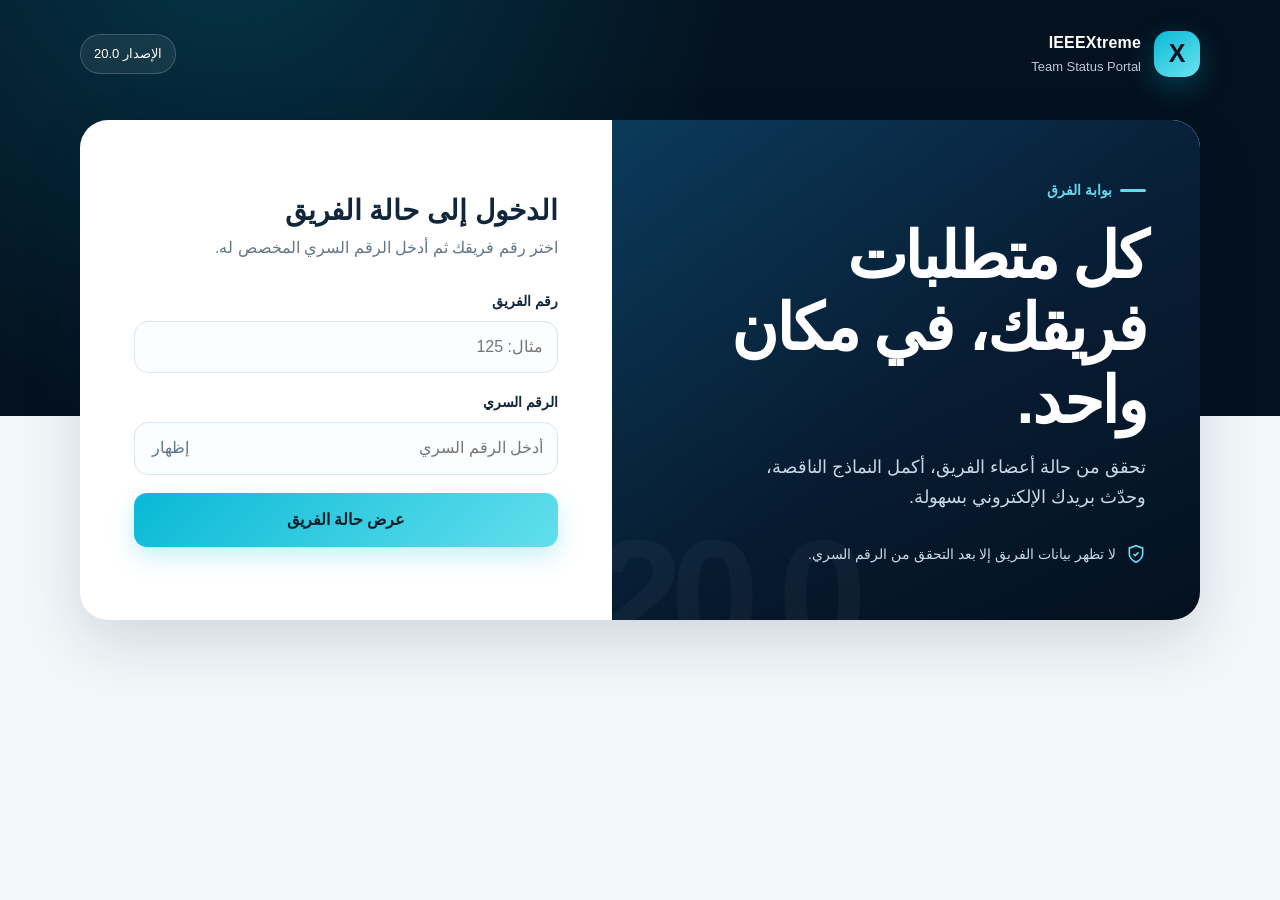
==== index.html @ e42fce30 "Rename Index.html to index.html" ====
<!doctype html>
<html lang="ar" dir="rtl">
<head>
  <meta charset="utf-8">
  <meta name="theme-color" content="#071b32">
  <style>
    :root {
      --navy-950: #04111f;
      --navy-900: #071b32;
      --navy-800: #0b2949;
      --cyan-500: #08b9d6;
      --cyan-300: #62dbea;
      --green-600: #0e9f6e;
      --green-100: #dff8ee;
      --amber-600: #c26b08;
      --amber-100: #fff1d2;
      --red-600: #c33a3a;
      --ink: #11263b;
      --muted: #62758a;
      --line: #dbe5ee;
      --surface: #ffffff;
      --canvas: #f2f7fa;
      --shadow: 0 22px 60px rgba(4, 27, 49, .14);
      --radius-xl: 28px;
      --radius-lg: 20px;
      --radius-md: 14px;
    }

    * { box-sizing: border-box; }
    html { scroll-behavior: smooth; }
    body {
      margin: 0;
      min-height: 100vh;
      background:
        radial-gradient(circle at 18% -10%, rgba(8, 185, 214, .22), transparent 33rem),
        linear-gradient(180deg, var(--navy-950) 0 26rem, var(--canvas) 26rem 100%);
      color: var(--ink);
      font-family: Tahoma, Arial, "Segoe UI", sans-serif;
      font-size: 16px;
      line-height: 1.65;
    }

    button, input, select { font: inherit; }
    button, a { -webkit-tap-highlight-color: transparent; }
    button:focus-visible, input:focus-visible, select:focus-visible, a:focus-visible {
      outline: 3px solid rgba(8, 185, 214, .38);
      outline-offset: 3px;
    }

    .page { width: min(1120px, calc(100% - 32px)); margin: 0 auto; padding: 30px 0 64px; }
    .topbar { display: flex; align-items: center; justify-content: space-between; color: #fff; margin-bottom: 42px; }
    .brand { display: flex; align-items: center; gap: 13px; }
    .brand-mark {
      width: 46px; height: 46px; display: grid; place-items: center; border-radius: 15px;
      background: linear-gradient(145deg, var(--cyan-500), #6ce4ef); color: var(--navy-950);
      font-size: 25px; font-weight: 900; box-shadow: 0 10px 30px rgba(8,185,214,.28);
    }
    .brand-title { font-weight: 800; letter-spacing: .01em; }
    .brand-sub { font-size: 13px; color: #b7c9da; }
    .event-chip { border: 1px solid rgba(255,255,255,.18); background: rgba(255,255,255,.07); padding: 8px 13px; border-radius: 99px; font-size: 13px; }

    .login-shell { display: grid; grid-template-columns: 1.05fr .95fr; border-radius: var(--radius-xl); overflow: hidden; box-shadow: var(--shadow); background: var(--surface); }
    .intro-panel {
      min-height: 500px; padding: 54px; color: #fff; display: flex; flex-direction: column; justify-content: space-between;
      background:
        linear-gradient(135deg, rgba(8,185,214,.12), transparent 54%),
        linear-gradient(155deg, var(--navy-800), var(--navy-950));
      position: relative; overflow: hidden;
    }
    .intro-panel::after {
      content: "20.0"; position: absolute; direction: ltr; inset-inline-start: -18px; bottom: -56px;
      font-size: 160px; line-height: 1; font-weight: 900; color: rgba(255,255,255,.035); letter-spacing: -.08em;
    }
    .eyebrow { display: inline-flex; align-items: center; gap: 8px; color: var(--cyan-300); font-size: 14px; font-weight: 800; }
    .eyebrow::before { content: ""; width: 26px; height: 3px; border-radius: 4px; background: currentColor; }
    h1 { margin: 18px 0 16px; font-size: clamp(36px, 5vw, 64px); line-height: 1.13; letter-spacing: -.035em; }
    .lead { margin: 0; color: #c9d8e6; max-width: 38ch; font-size: 18px; }
    .privacy-note { display: flex; align-items: center; gap: 10px; color: #c9d8e6; font-size: 14px; position: relative; z-index: 1; }
    .privacy-note svg { flex: 0 0 20px; color: var(--cyan-300); }

    .login-panel { padding: 54px; display: flex; flex-direction: column; justify-content: center; }
    .login-panel h2 { margin: 0 0 6px; font-size: 28px; line-height: 1.3; }
    .login-panel > p { margin: 0 0 28px; color: var(--muted); }
    .field { display: grid; gap: 8px; margin-bottom: 18px; }
    label { font-size: 14px; font-weight: 800; }
    .input-wrap { position: relative; }
    input, select {
      width: 100%; min-height: 52px; border: 1px solid var(--line); border-radius: var(--radius-md);
      padding: 12px 14px; color: var(--ink); background: #fbfdff; transition: .18s ease;
    }
    input:hover, select:hover { border-color: #b8c8d6; }
    input:focus, select:focus { border-color: var(--cyan-500); background: #fff; box-shadow: 0 0 0 4px rgba(8,185,214,.09); outline: 0; }
    .password-toggle { position: absolute; inset-inline-end: 8px; top: 7px; min-height: 38px; border: 0; border-radius: 10px; background: transparent; color: var(--muted); padding: 0 10px; cursor: pointer; }
    .primary-btn, .secondary-btn, .action-link, .copy-btn, .icon-btn {
      border: 0; border-radius: 13px; cursor: pointer; text-decoration: none; display: inline-flex; align-items: center; justify-content: center; gap: 9px; font-weight: 800; transition: transform .16s ease, box-shadow .16s ease, background .16s ease;
    }
    .primary-btn { min-height: 54px; padding: 13px 18px; color: #03202a; background: linear-gradient(135deg, var(--cyan-500), #62dfec); box-shadow: 0 10px 24px rgba(8,185,214,.22); width: 100%; }
    .primary-btn:hover, .action-link:hover, .secondary-btn:hover { transform: translateY(-1px); }
    .primary-btn:disabled { opacity: .68; cursor: wait; transform: none; }
    .inline-error { display: none; margin-top: 14px; padding: 11px 13px; border-radius: 12px; background: #fff0f0; color: var(--red-600); font-size: 14px; }
    .inline-error.show { display: block; }

    .dashboard { display: none; }
    .dashboard.show { display: block; }
    .login-view.hidden { display: none; }
    .dash-head { color: #fff; display: flex; gap: 20px; align-items: end; justify-content: space-between; margin: 18px 0 30px; }
    .dash-head h1 { font-size: clamp(32px, 4vw, 50px); margin: 8px 0 4px; }
    .dash-head p { margin: 0; color: #bdd0df; }
    .secondary-btn { min-height: 44px; padding: 10px 15px; color: #fff; background: rgba(255,255,255,.1); border: 1px solid rgba(255,255,255,.18); }

    .summary-grid { display: grid; grid-template-columns: 1.25fr .75fr; gap: 20px; margin-bottom: 20px; }
    .card { background: var(--surface); border: 1px solid rgba(214,225,234,.8); border-radius: var(--radius-lg); box-shadow: 0 10px 32px rgba(7,27,50,.07); }
    .payment-card { padding: 26px; display: grid; gap: 20px; }
    .payment-head { display: flex; justify-content: space-between; gap: 16px; align-items: start; }
    .payment-head h2, .members-title h2 { margin: 0 0 4px; font-size: 22px; }
    .payment-head p, .members-title p { margin: 0; color: var(--muted); }
    .status-pill { flex: 0 0 auto; display: inline-flex; align-items: center; gap: 8px; border-radius: 99px; padding: 8px 12px; font-size: 13px; font-weight: 900; }
    .status-pill.done { color: #087653; background: var(--green-100); }
    .status-pill.pending { color: #9b5502; background: var(--amber-100); }
    .status-dot { width: 9px; height: 9px; border-radius: 50%; background: currentColor; box-shadow: 0 0 0 4px currentColor; }
    .status-pill .status-dot { box-shadow: none; }
    .payment-box { background: #f4f8fb; border: 1px dashed #bfcfdd; border-radius: 15px; padding: 17px; display: grid; gap: 12px; }
    .payment-number { direction: ltr; font-size: 25px; font-weight: 900; letter-spacing: .04em; color: var(--navy-800); }
    .payment-meta { color: var(--muted); font-size: 14px; }
    .button-row { display: flex; flex-wrap: wrap; gap: 10px; }
    .action-link { min-height: 45px; padding: 10px 14px; background: var(--navy-800); color: #fff; }
    .action-link.whatsapp { background: #0b9c5a; }
    .copy-btn { min-height: 40px; padding: 8px 12px; background: #e4eef4; color: var(--ink); }

    .progress-card { padding: 26px; display: flex; flex-direction: column; justify-content: space-between; background: linear-gradient(145deg, #0b2949, #071b32); color: #fff; }
    .progress-label { color: #bbcedf; font-size: 14px; }
    .progress-value { font-size: 50px; line-height: 1.1; font-weight: 900; margin: 12px 0 18px; }
    .progress-track { height: 11px; border-radius: 99px; background: rgba(255,255,255,.12); overflow: hidden; }
    .progress-bar { width: 0; height: 100%; background: linear-gradient(90deg, var(--cyan-500), #7ce4ec); border-radius: inherit; transition: width .6s ease; }
    .progress-detail { margin-top: 12px; color: #bbcedf; font-size: 13px; }

    .members-card { padding: 26px; }
    .members-title { display: flex; align-items: end; justify-content: space-between; gap: 20px; margin-bottom: 20px; }
    .members-count { color: var(--navy-800); background: #eaf2f7; padding: 7px 12px; border-radius: 99px; font-weight: 900; font-size: 13px; }
    .members-list { display: grid; gap: 16px; }
    .member { border: 1px solid var(--line); border-radius: 18px; overflow: hidden; background: #fff; }
    .member-head { display: flex; align-items: center; gap: 14px; padding: 20px; border-bottom: 1px solid var(--line); background: #fbfdff; }
    .avatar { width: 48px; height: 48px; border-radius: 15px; display: grid; place-items: center; background: #dff5f8; color: #08798c; font-size: 20px; font-weight: 900; flex: 0 0 48px; }
    .member-name { min-width: 0; flex: 1; }
    .member-name h3 { margin: 0; font-size: 18px; line-height: 1.35; }
    .member-name p { margin: 2px 0 0; color: var(--muted); direction: ltr; text-align: right; font-size: 14px; }
    .member-body { display: grid; grid-template-columns: 1fr 1fr; }
    .info-column { padding: 20px; border-inline-end: 1px solid var(--line); display: grid; gap: 14px; }
    .status-column { padding: 20px; display: grid; gap: 12px; }
    .info-row { display: grid; grid-template-columns: 92px 1fr; gap: 10px; align-items: start; }
    .info-label { color: var(--muted); font-size: 13px; }
    .info-value { overflow-wrap: anywhere; font-weight: 700; }
    .email-line { display: flex; gap: 8px; align-items: center; }
    .email-line .info-value { flex: 1; min-width: 0; }
    .icon-btn { min-width: 38px; min-height: 38px; padding: 6px 10px; background: #eaf2f7; color: var(--navy-800); font-size: 13px; }
    .task { border-radius: 14px; padding: 14px; display: grid; gap: 10px; }
    .task.done { background: var(--green-100); }
    .task.pending { background: var(--amber-100); }
    .task-title { display: flex; align-items: center; justify-content: space-between; gap: 10px; font-weight: 900; }
    .task-state { font-size: 13px; font-weight: 900; white-space: nowrap; }
    .task.done .task-state { color: #087653; }
    .task.pending .task-state { color: #9b5502; }
    .task .action-link { justify-self: start; min-height: 40px; font-size: 14px; }
    .empty { color: #8a9aaa; font-weight: 500; }

    .modal-backdrop { display: none; position: fixed; inset: 0; z-index: 20; background: rgba(2,13,25,.65); backdrop-filter: blur(5px); padding: 18px; place-items: center; }
    .modal-backdrop.show { display: grid; }
    .modal { width: min(460px, 100%); background: #fff; border-radius: 22px; padding: 26px; box-shadow: var(--shadow); }
    .modal h2 { margin: 0 0 4px; }
    .modal p { margin: 0 0 20px; color: var(--muted); }
    .modal-actions { display: flex; gap: 10px; margin-top: 20px; }
    .modal-actions .primary-btn { width: auto; flex: 1; }
    .modal-actions .secondary-btn { color: var(--ink); background: #eaf2f7; border-color: transparent; }
    .toast { position: fixed; z-index: 30; inset-inline-start: 20px; bottom: 20px; max-width: calc(100% - 40px); padding: 12px 16px; border-radius: 13px; color: #fff; background: var(--navy-900); box-shadow: var(--shadow); opacity: 0; transform: translateY(16px); pointer-events: none; transition: .22s ease; }
    .toast.show { opacity: 1; transform: translateY(0); }

    .spinner { width: 18px; height: 18px; border: 2px solid rgba(0,0,0,.2); border-top-color: currentColor; border-radius: 50%; animation: spin .8s linear infinite; }
    @keyframes spin { to { transform: rotate(360deg); } }

    @media (max-width: 820px) {
      body { background: linear-gradient(180deg, var(--navy-950) 0 20rem, var(--canvas) 20rem); }
      .login-shell { grid-template-columns: 1fr; }
      .intro-panel { min-height: 300px; padding: 34px; }
      .intro-panel::after { font-size: 110px; }
      .privacy-note { margin-top: 30px; }
      .login-panel { padding: 34px; }
      .summary-grid { grid-template-columns: 1fr; }
      .progress-card { min-height: 220px; }
      .member-body { grid-template-columns: 1fr; }
      .info-column { border-inline-end: 0; border-bottom: 1px solid var(--line); }
    }
    @media (max-width: 560px) {
      .page { width: min(100% - 20px, 1120px); padding-top: 16px; }
      .topbar { margin-bottom: 24px; }
      .event-chip { display: none; }
      .intro-panel, .login-panel { padding: 26px 22px; }
      h1 { font-size: 38px; }
      .lead { font-size: 16px; }
      .dash-head { align-items: start; flex-direction: column; }
      .dash-head .secondary-btn { align-self: stretch; }
      .payment-card, .progress-card, .members-card { padding: 20px; }
      .payment-head, .members-title { align-items: start; flex-direction: column; }
      .button-row { display: grid; grid-template-columns: 1fr; }
      .button-row > * { width: 100%; }
      .member-head { align-items: start; padding: 16px; }
      .member-body > * { padding: 16px; }
      .info-row { grid-template-columns: 78px 1fr; }
      .email-line { align-items: flex-start; flex-direction: column; }
      .email-line .icon-btn { width: 100%; }
    }
  </style>
</head>
<body>
  <main class="page">
    <header class="topbar">
      <div class="brand">
        <div class="brand-mark" aria-hidden="true">X</div>
        <div>
          <div class="brand-title">IEEEXtreme</div>
          <div class="brand-sub">Team Status Portal</div>
        </div>
      </div>
      <div class="event-chip">الإصدار 20.0</div>
    </header>

    <section class="login-view" id="loginView">
      <div class="login-shell">
        <div class="intro-panel">
          <div>
            <div class="eyebrow">بوابة الفرق</div>
            <h1>كل متطلبات فريقك، في مكان واحد.</h1>
            <p class="lead">تحقق من حالة أعضاء الفريق، أكمل النماذج الناقصة، وحدّث بريدك الإلكتروني بسهولة.</p>
          </div>
          <div class="privacy-note">
            <svg viewBox="0 0 24 24" width="20" height="20" fill="none" stroke="currentColor" stroke-width="2" aria-hidden="true"><path d="M12 22s8-4 8-10V5l-8-3-8 3v7c0 6 8 10 8 10Z"/><path d="m9 12 2 2 4-4"/></svg>
            لا تظهر بيانات الفريق إلا بعد التحقق من الرقم السري.
          </div>
        </div>

        <form class="login-panel" id="loginForm">
          <h2>الدخول إلى حالة الفريق</h2>
          <p>اختر رقم فريقك ثم أدخل الرقم السري المخصص له.</p>

          <div class="field">
            <label for="teamNumber">رقم الفريق</label>
            <input id="teamNumber" name="teamNumber" list="teamNumbers" inputmode="numeric" autocomplete="off" placeholder="مثال: 125" required>
            <datalist id="teamNumbers"></datalist>
          </div>

          <div class="field">
            <label for="password">الرقم السري</label>
            <div class="input-wrap">
              <input id="password" name="password" type="password" autocomplete="current-password" placeholder="أدخل الرقم السري" required>
              <button class="password-toggle" id="passwordToggle" type="button" aria-label="إظهار الرقم السري">إظهار</button>
            </div>
          </div>

          <button class="primary-btn" id="loginButton" type="submit"><span>عرض حالة الفريق</span></button>
          <div class="inline-error" id="loginError" role="alert"></div>
        </form>
      </div>
    </section>

    <section class="dashboard" id="dashboard" aria-live="polite">
      <div class="dash-head">
        <div>
          <div class="eyebrow">لوحة حالة الفريق</div>
          <h1 id="teamTitle">TEAM</h1>
          <p id="refreshText"></p>
        </div>
        <button class="secondary-btn" id="logoutButton" type="button">تسجيل الخروج</button>
      </div>

      <div class="summary-grid">
        <article class="card payment-card" id="paymentCard"></article>
        <article class="card progress-card">
          <div>
            <div class="progress-label">نسبة اكتمال المتطلبات</div>
            <div class="progress-value" id="progressValue">0%</div>
          </div>
          <div>
            <div class="progress-track"><div class="progress-bar" id="progressBar"></div></div>
            <div class="progress-detail" id="progressDetail"></div>
          </div>
        </article>
      </div>

      <article class="card members-card">
        <div class="members-title">
          <div>
            <h2>أعضاء الفريق</h2>
            <p>الحالة والبيانات المسجلة لكل عضو.</p>
          </div>
          <div class="members-count" id="membersCount"></div>
        </div>
        <div class="members-list" id="membersList"></div>
      </article>
    </section>
  </main>

  <div class="modal-backdrop" id="emailModal" role="dialog" aria-modal="true" aria-labelledby="emailModalTitle">
    <form class="modal" id="emailForm">
      <h2 id="emailModalTitle">تعديل البريد الإلكتروني</h2>
      <p id="emailMemberName"></p>
      <div class="field">
        <label for="newEmail">البريد الإلكتروني الجديد</label>
        <input id="newEmail" type="email" inputmode="email" autocomplete="email" required>
      </div>
      <div class="inline-error" id="emailError" role="alert"></div>
      <div class="modal-actions">
        <button class="primary-btn" id="saveEmailButton" type="submit">حفظ التعديل</button>
        <button class="secondary-btn" id="closeModalButton" type="button">إلغاء</button>
      </div>
    </form>
  </div>

  <div class="toast" id="toast" role="status"></div>

  <script>
    const APP_CONFIG = Object.freeze({
      formLinks: {
        consent: 'https://forms.gle/PystiX718dsEv4zN9',
        groupPayment: 'https://forms.gle/b41YFsyyd5CPAW7C7'
      },
      payment: {
        phone: '0592210941',
        whatsapp: '970592210941',
        amount: '43 شيكل / $14'
      },
      scriptUrl: 'https://script.google.com/macros/s/AKfycby2sKOy9RT8n9-hfaAElyViBn7mfoNthgEBThXqmWiqcL10KZ_-hykzcHyUxRxskyKR/exec'
    });
    const state = { team: null, editingRow: null };
    const bridgeState = {
      frame: null,
      origin: null,
      ready: false,
      readyPromise: null,
      resolveReady: null,
      pending: new Map()
    };

    const elements = {
      loginView: document.getElementById('loginView'),
      dashboard: document.getElementById('dashboard'),
      loginForm: document.getElementById('loginForm'),
      teamNumber: document.getElementById('teamNumber'),
      teamNumbers: document.getElementById('teamNumbers'),
      password: document.getElementById('password'),
      passwordToggle: document.getElementById('passwordToggle'),
      loginButton: document.getElementById('loginButton'),
      loginError: document.getElementById('loginError'),
      teamTitle: document.getElementById('teamTitle'),
      refreshText: document.getElementById('refreshText'),
      paymentCard: document.getElementById('paymentCard'),
      progressValue: document.getElementById('progressValue'),
      progressBar: document.getElementById('progressBar'),
      progressDetail: document.getElementById('progressDetail'),
      membersCount: document.getElementById('membersCount'),
      membersList: document.getElementById('membersList'),
      logoutButton: document.getElementById('logoutButton'),
      emailModal: document.getElementById('emailModal'),
      emailForm: document.getElementById('emailForm'),
      emailMemberName: document.getElementById('emailMemberName'),
      newEmail: document.getElementById('newEmail'),
      emailError: document.getElementById('emailError'),
      saveEmailButton: document.getElementById('saveEmailButton'),
      closeModalButton: document.getElementById('closeModalButton'),
      toast: document.getElementById('toast')
    };

    function callServer(functionName, ...args) {
      if (window.google && google.script && google.script.run) return new Promise((resolve, reject) => {
        google.script.run
          .withSuccessHandler(resolve)
          .withFailureHandler(error => reject(new Error(error && error.message ? error.message : 'حدث خطأ غير متوقع.')))
          [functionName](...args);
      });

      return ensureBridgeReady().then(() => new Promise((resolve, reject) => {
        const id = `${Date.now()}-${Math.random().toString(36).slice(2)}`;
        const timeout = setTimeout(() => {
          bridgeState.pending.delete(id);
          reject(new Error('انتهت مهلة الاتصال بالسكريبت. تأكد من الدومين وإصدار النشر.'));
        }, 25000);
        bridgeState.pending.set(id, { resolve, reject, timeout });
        bridgeState.frame.contentWindow.postMessage({
          source: 'ieeextreme-portal',
          id,
          action: functionName,
          args
        }, bridgeState.origin);
      }));
    }

    function ensureBridgeReady() {
      if (bridgeState.ready) return Promise.resolve();
      if (bridgeState.readyPromise) return bridgeState.readyPromise;

      bridgeState.readyPromise = new Promise((resolve, reject) => {
        bridgeState.resolveReady = resolve;
        const frame = document.createElement('iframe');
        frame.hidden = true;
        frame.setAttribute('aria-hidden', 'true');
        frame.src = `${APP_CONFIG.scriptUrl}?bridge=1`;
        frame.addEventListener('error', () => reject(new Error('تعذّر تحميل رابط Apps Script.')));
        bridgeState.frame = frame;
        document.body.appendChild(frame);
        setTimeout(() => {
          if (!bridgeState.ready) reject(new Error('لم يستجب السكربت. تأكد أن ALLOWED_ORIGIN يطابق دومين الموقع تمامًا.'));
        }, 20000);
      });
      return bridgeState.readyPromise;
    }

    window.addEventListener('message', event => {
      if (!bridgeState.frame || event.source !== bridgeState.frame.contentWindow) return;
      if (!/^https:\/\/(script\.google\.com|script\.googleusercontent\.com)$/.test(event.origin)) return;
      const message = event.data;
      if (!message || message.source !== 'ieeextreme-bridge') return;

      if (message.ready) {
        bridgeState.origin = event.origin;
        bridgeState.ready = true;
        if (bridgeState.resolveReady) bridgeState.resolveReady();
        return;
      }

      const pending = bridgeState.pending.get(message.id);
      if (!pending) return;
      clearTimeout(pending.timeout);
      bridgeState.pending.delete(message.id);
      if (message.ok) pending.resolve(message.data);
      else pending.reject(new Error(message.error || 'حدث خطأ غير متوقع.'));
    });

    async function loadTeamNumbers() {
      try {
        const numbers = await callServer('getTeamNumbers');
        elements.teamNumbers.innerHTML = numbers.map(number => `<option value="${escapeHtml(number)}"></option>`).join('');
      } catch (_) {
        // يمكن كتابة رقم الفريق يدويًا حتى لو تعذرت القائمة.
      }
    }

    elements.loginForm.addEventListener('submit', async event => {
      event.preventDefault();
      setError(elements.loginError, '');
      setButtonLoading(elements.loginButton, true, 'جارٍ التحقق...');
      try {
        const team = await callServer('getTeam', elements.teamNumber.value, elements.password.value);
        state.team = team;
        sessionStorage.setItem('ieeextreme-team-number', team.teamNumber);
        renderDashboard(team);
        elements.password.value = '';
      } catch (error) {
        setError(elements.loginError, cleanError(error));
      } finally {
        setButtonLoading(elements.loginButton, false, 'عرض حالة الفريق');
      }
    });

    elements.passwordToggle.addEventListener('click', () => {
      const isPassword = elements.password.type === 'password';
      elements.password.type = isPassword ? 'text' : 'password';
      elements.passwordToggle.textContent = isPassword ? 'إخفاء' : 'إظهار';
      elements.passwordToggle.setAttribute('aria-label', isPassword ? 'إخفاء الرقم السري' : 'إظهار الرقم السري');
    });

    elements.logoutButton.addEventListener('click', logout);
    elements.closeModalButton.addEventListener('click', closeEmailModal);
    elements.emailModal.addEventListener('click', event => {
      if (event.target === elements.emailModal) closeEmailModal();
    });
    document.addEventListener('keydown', event => {
      if (event.key === 'Escape' && elements.emailModal.classList.contains('show')) closeEmailModal();
    });

    elements.emailForm.addEventListener('submit', async event => {
      event.preventDefault();
      if (!state.team || !state.editingRow) return;
      setError(elements.emailError, '');
      setButtonLoading(elements.saveEmailButton, true, 'جارٍ الحفظ...');
      try {
        const result = await callServer('updateMemberEmail', state.team.token, state.editingRow, elements.newEmail.value);
        const member = state.team.members.find(item => item.rowNumber === state.editingRow);
        if (member) member.email = result.email;
        renderMembers(state.team.members);
        closeEmailModal();
        showToast('تم تحديث البريد الإلكتروني بنجاح.');
      } catch (error) {
        setError(elements.emailError, cleanError(error));
      } finally {
        setButtonLoading(elements.saveEmailButton, false, 'حفظ التعديل');
      }
    });

    function renderDashboard(team) {
      elements.teamTitle.textContent = team.teamLabel;
      elements.refreshText.textContent = `البيانات مرتبطة مباشرة بالشيت · الجلسة صالحة ${team.expiresInMinutes} دقيقة`;
      renderPayment(team);
      renderProgress(team);
      renderMembers(team.members);
      elements.membersCount.textContent = `${team.members.length} ${team.members.length === 1 ? 'عضو' : 'أعضاء'}`;
      elements.loginView.classList.add('hidden');
      elements.dashboard.classList.add('show');
      window.scrollTo({ top: 0, behavior: 'smooth' });
    }

    function renderPayment(team) {
      if (team.membershipPaid) {
        elements.paymentCard.innerHTML = `
          <div class="payment-head">
            <div><h2>رسوم عضوية IEEE</h2><p>حالة الدفع الخاصة بالفريق.</p></div>
            <span class="status-pill done"><span class="status-dot"></span>تم الدفع</span>
          </div>
          <div class="payment-box" style="background:var(--green-100);border-color:#9edbc7">
            <strong style="color:#087653">شكرًا لكم، تم تسجيل دفع رسوم العضوية للفريق.</strong>
          </div>`;
        return;
      }

      const options = team.members.map(member =>
        `<option value="${member.rowNumber}">${escapeHtml(member.arabicName || member.englishName || 'عضو الفريق')}</option>`
      ).join('');

      elements.paymentCard.innerHTML = `
        <div class="payment-head">
          <div><h2>رسوم عضوية IEEE</h2><p>لم يتم تسجيل الدفع للفريق بعد.</p></div>
          <span class="status-pill pending"><span class="status-dot"></span>بانتظار الدفع</span>
        </div>
        <div class="payment-box">
          <div>
            <div class="payment-meta">حوّل مبلغ <strong>${escapeHtml(APP_CONFIG.payment.amount)}</strong> عبر جوال باي أو بال باي إلى:</div>
            <div class="payment-number">${escapeHtml(APP_CONFIG.payment.phone)}</div>
          </div>
          <button class="copy-btn" type="button" id="copyPaymentNumber">نسخ رقم الدفع</button>
        </div>
        <div class="field" style="margin:0">
          <label for="payerMember">اسم العضو المرسل للإشعار</label>
          <select id="payerMember">${options}</select>
        </div>
        <div class="button-row">
          <a class="action-link whatsapp" id="whatsappPayment" href="#" target="_blank" rel="noopener">إرسال إشعار الدفع عبر واتساب</a>
        </div>`;

      document.getElementById('copyPaymentNumber').addEventListener('click', async () => {
        try {
          await navigator.clipboard.writeText(APP_CONFIG.payment.phone);
          showToast('تم نسخ رقم الدفع.');
        } catch (_) {
          showToast(`رقم الدفع: ${APP_CONFIG.payment.phone}`);
        }
      });

      const payerSelect = document.getElementById('payerMember');
      const whatsappLink = document.getElementById('whatsappPayment');
      const refreshWhatsapp = () => {
        const member = team.members.find(item => String(item.rowNumber) === String(payerSelect.value)) || team.members[0];
        whatsappLink.href = createWhatsappLink(member, team.teamLabel);
      };
      payerSelect.addEventListener('change', refreshWhatsapp);
      refreshWhatsapp();
    }

    function renderProgress(team) {
      const memberTasks = team.members.length * 2;
      const total = memberTasks + 1;
      const completed = team.members.reduce((sum, member) => sum + Number(member.groupPaymentDone) + Number(member.consentDone), 0) + Number(team.membershipPaid);
      const percent = total ? Math.round((completed / total) * 100) : 0;
      elements.progressValue.textContent = `${percent}%`;
      elements.progressBar.style.width = `${percent}%`;
      elements.progressDetail.textContent = `${completed} من ${total} متطلبات مكتملة`;
    }

    function renderMembers(members) {
      elements.membersList.innerHTML = members.map((member, index) => memberTemplate(member, index)).join('');
      document.querySelectorAll('[data-edit-email]').forEach(button => {
        button.addEventListener('click', () => openEmailModal(Number(button.dataset.editEmail)));
      });
    }

    function memberTemplate(member, index) {
      const displayName = member.arabicName || member.englishName || `عضو ${index + 1}`;
      const initial = displayName.trim().charAt(0) || 'ع';
      return `
        <section class="member">
          <div class="member-head">
            <div class="avatar" aria-hidden="true">${escapeHtml(initial)}</div>
            <div class="member-name">
              <h3>${escapeHtml(displayName)}</h3>
              <p>${escapeHtml(member.englishName || '')}</p>
            </div>
          </div>
          <div class="member-body">
            <div class="info-column">
              ${infoRow('الجنس', member.gender)}
              ${infoRow('رقم الجوال', member.mobile, true)}
              ${infoRow('واتساب', member.whatsapp, true)}
              <div class="info-row">
                <span class="info-label">البريد</span>
                <div class="email-line">
                  <span class="info-value ${member.email ? '' : 'empty'}">${escapeHtml(member.email || 'غير مسجل')}</span>
                  <button class="icon-btn" type="button" data-edit-email="${member.rowNumber}">تعديل البريد</button>
                </div>
              </div>
            </div>
            <div class="status-column">
              ${taskTemplate('ورقة عدم الممانعة', member.consentDone, APP_CONFIG.formLinks.consent, 'تعبئة نموذج عدم الممانعة')}
              ${taskTemplate('رابط الدفع الجماعي', member.groupPaymentDone, APP_CONFIG.formLinks.groupPayment, 'تعبئة نموذج الدفع الجماعي')}
            </div>
          </div>
        </section>`;
    }

    function infoRow(label, value, ltr = false) {
      return `<div class="info-row"><span class="info-label">${escapeHtml(label)}</span><span class="info-value ${value ? '' : 'empty'}" ${ltr ? 'dir="ltr" style="text-align:right"' : ''}>${escapeHtml(value || 'غير مسجل')}</span></div>`;
    }

    function taskTemplate(title, done, link, buttonText) {
      return `
        <div class="task ${done ? 'done' : 'pending'}">
          <div class="task-title"><span>${escapeHtml(title)}</span><span class="task-state">${done ? 'مكتمل ✓' : 'مطلوب'}</span></div>
          ${done
            ? '<div style="font-size:14px;color:#087653">تم تعبئته، شكرًا لك.</div>'
            : `<a class="action-link" href="${escapeAttribute(link)}" target="_blank" rel="noopener">${escapeHtml(buttonText)}</a>`}
        </div>`;
    }

    function openEmailModal(rowNumber) {
      const member = state.team.members.find(item => item.rowNumber === rowNumber);
      if (!member) return;
      state.editingRow = rowNumber;
      elements.emailMemberName.textContent = member.arabicName || member.englishName || 'عضو الفريق';
      elements.newEmail.value = member.email || '';
      setError(elements.emailError, '');
      elements.emailModal.classList.add('show');
      setTimeout(() => elements.newEmail.focus(), 40);
    }

    function closeEmailModal() {
      elements.emailModal.classList.remove('show');
      state.editingRow = null;
      elements.emailForm.reset();
      setError(elements.emailError, '');
    }

    function createWhatsappLink(member, teamLabel) {
      const name = member ? (member.arabicName || member.englishName || '') : '';
      const message = `السلام عليكم،\n\nأرفق لكم إشعار دفع رسوم عضوية IEEE الخاصة بمشاركتي في IEEEXtreme 20.0.\n\nالاسم: ${name}\nالفريق: ${teamLabel}\nالمبلغ: ${APP_CONFIG.payment.amount}\n\nتم التحويل إلى حساب الدفع الجماعي.\n\nسأرفق صورة إشعار عملية التحويل مع هذه الرسالة.\n\nشكرًا لكم.`;
      return `https://wa.me/${APP_CONFIG.payment.whatsapp}?text=${encodeURIComponent(message)}`;
    }

    function logout() {
      state.team = null;
      state.editingRow = null;
      elements.dashboard.classList.remove('show');
      elements.loginView.classList.remove('hidden');
      elements.loginForm.reset();
      elements.teamNumber.value = sessionStorage.getItem('ieeextreme-team-number') || '';
      setError(elements.loginError, '');
      window.scrollTo({ top: 0, behavior: 'smooth' });
    }

    function setButtonLoading(button, loading, label) {
      button.disabled = loading;
      button.innerHTML = loading ? `<span class="spinner"></span><span>${escapeHtml(label)}</span>` : `<span>${escapeHtml(label)}</span>`;
    }

    function setError(element, message) {
      element.textContent = message || '';
      element.classList.toggle('show', Boolean(message));
    }

    function cleanError(error) {
      return String(error && error.message ? error.message : error || 'حدث خطأ غير متوقع.').replace(/^Exception:\s*/i, '');
    }

    function showToast(message) {
      elements.toast.textContent = message;
      elements.toast.classList.add('show');
      clearTimeout(showToast.timer);
      showToast.timer = setTimeout(() => elements.toast.classList.remove('show'), 2600);
    }

    function escapeHtml(value) {
      return String(value == null ? '' : value).replace(/[&<>'"]/g, char => ({ '&': '&amp;', '<': '&lt;', '>': '&gt;', "'": '&#39;', '"': '&quot;' })[char]);
    }

    function escapeAttribute(value) {
      return escapeHtml(value);
    }

    elements.teamNumber.value = sessionStorage.getItem('ieeextreme-team-number') || '';
    ensureBridgeReady().catch(() => {});
    loadTeamNumbers();
  </script>
</body>
</html>
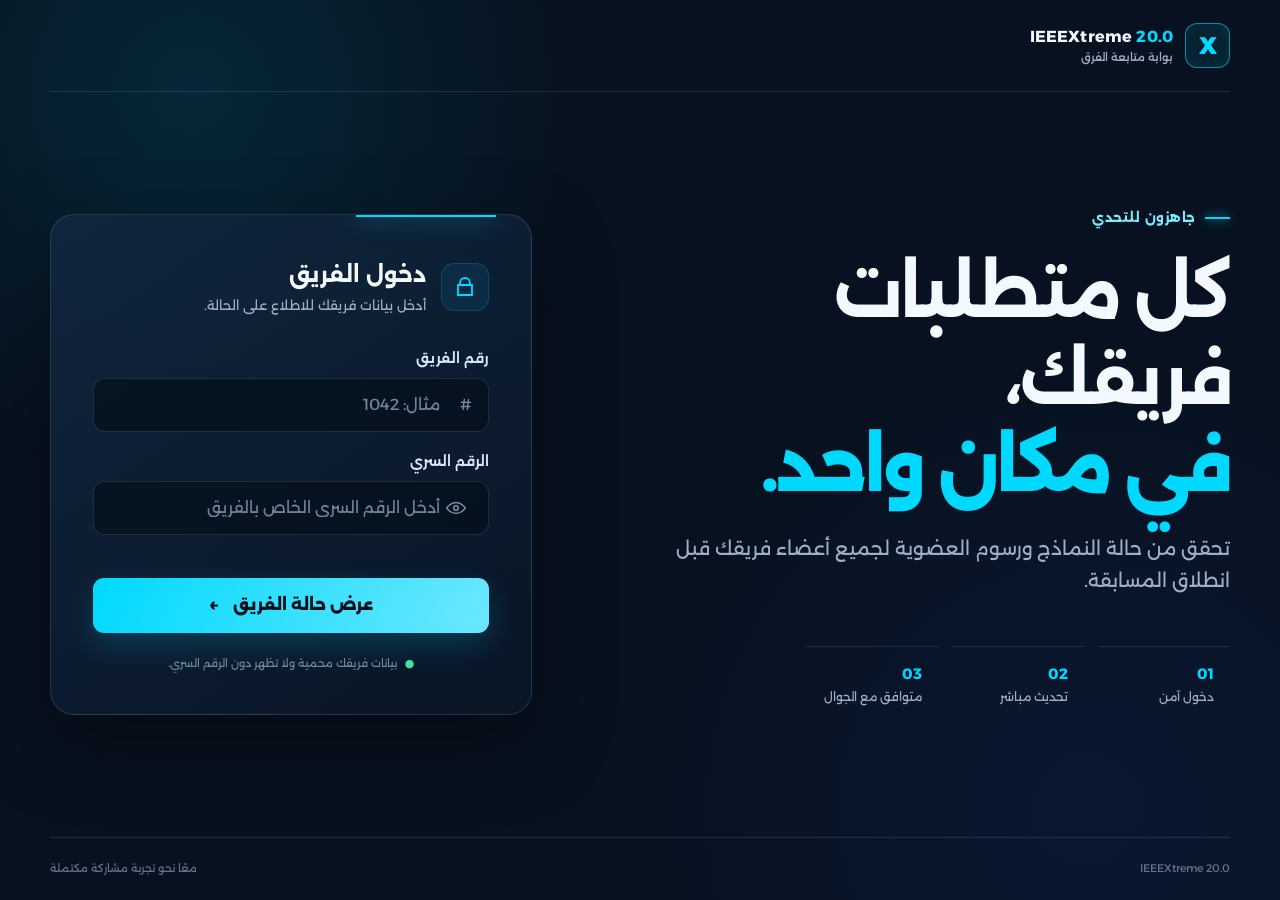
==== commit 67c8c607: "Add files via upload" ====
--- a/index.html
+++ b/index.html
@@ -1,698 +1,114 @@
 <!doctype html>
 <html lang="ar" dir="rtl">
-<head>
-  <meta charset="utf-8">
-  <meta name="theme-color" content="#071b32">
-  <style>
-    :root {
-      --navy-950: #04111f;
-      --navy-900: #071b32;
-      --navy-800: #0b2949;
-      --cyan-500: #08b9d6;
-      --cyan-300: #62dbea;
-      --green-600: #0e9f6e;
-      --green-100: #dff8ee;
-      --amber-600: #c26b08;
-      --amber-100: #fff1d2;
-      --red-600: #c33a3a;
-      --ink: #11263b;
-      --muted: #62758a;
-      --line: #dbe5ee;
-      --surface: #ffffff;
-      --canvas: #f2f7fa;
-      --shadow: 0 22px 60px rgba(4, 27, 49, .14);
-      --radius-xl: 28px;
-      --radius-lg: 20px;
-      --radius-md: 14px;
-    }
-
-    * { box-sizing: border-box; }
-    html { scroll-behavior: smooth; }
-    body {
-      margin: 0;
-      min-height: 100vh;
-      background:
-        radial-gradient(circle at 18% -10%, rgba(8, 185, 214, .22), transparent 33rem),
-        linear-gradient(180deg, var(--navy-950) 0 26rem, var(--canvas) 26rem 100%);
-      color: var(--ink);
-      font-family: Tahoma, Arial, "Segoe UI", sans-serif;
-      font-size: 16px;
-      line-height: 1.65;
-    }
-
-    button, input, select { font: inherit; }
-    button, a { -webkit-tap-highlight-color: transparent; }
-    button:focus-visible, input:focus-visible, select:focus-visible, a:focus-visible {
-      outline: 3px solid rgba(8, 185, 214, .38);
-      outline-offset: 3px;
-    }
-
-    .page { width: min(1120px, calc(100% - 32px)); margin: 0 auto; padding: 30px 0 64px; }
-    .topbar { display: flex; align-items: center; justify-content: space-between; color: #fff; margin-bottom: 42px; }
-    .brand { display: flex; align-items: center; gap: 13px; }
-    .brand-mark {
-      width: 46px; height: 46px; display: grid; place-items: center; border-radius: 15px;
-      background: linear-gradient(145deg, var(--cyan-500), #6ce4ef); color: var(--navy-950);
-      font-size: 25px; font-weight: 900; box-shadow: 0 10px 30px rgba(8,185,214,.28);
-    }
-    .brand-title { font-weight: 800; letter-spacing: .01em; }
-    .brand-sub { font-size: 13px; color: #b7c9da; }
-    .event-chip { border: 1px solid rgba(255,255,255,.18); background: rgba(255,255,255,.07); padding: 8px 13px; border-radius: 99px; font-size: 13px; }
-
-    .login-shell { display: grid; grid-template-columns: 1.05fr .95fr; border-radius: var(--radius-xl); overflow: hidden; box-shadow: var(--shadow); background: var(--surface); }
-    .intro-panel {
-      min-height: 500px; padding: 54px; color: #fff; display: flex; flex-direction: column; justify-content: space-between;
-      background:
-        linear-gradient(135deg, rgba(8,185,214,.12), transparent 54%),
-        linear-gradient(155deg, var(--navy-800), var(--navy-950));
-      position: relative; overflow: hidden;
-    }
-    .intro-panel::after {
-      content: "20.0"; position: absolute; direction: ltr; inset-inline-start: -18px; bottom: -56px;
-      font-size: 160px; line-height: 1; font-weight: 900; color: rgba(255,255,255,.035); letter-spacing: -.08em;
-    }
-    .eyebrow { display: inline-flex; align-items: center; gap: 8px; color: var(--cyan-300); font-size: 14px; font-weight: 800; }
-    .eyebrow::before { content: ""; width: 26px; height: 3px; border-radius: 4px; background: currentColor; }
-    h1 { margin: 18px 0 16px; font-size: clamp(36px, 5vw, 64px); line-height: 1.13; letter-spacing: -.035em; }
-    .lead { margin: 0; color: #c9d8e6; max-width: 38ch; font-size: 18px; }
-    .privacy-note { display: flex; align-items: center; gap: 10px; color: #c9d8e6; font-size: 14px; position: relative; z-index: 1; }
-    .privacy-note svg { flex: 0 0 20px; color: var(--cyan-300); }
-
-    .login-panel { padding: 54px; display: flex; flex-direction: column; justify-content: center; }
-    .login-panel h2 { margin: 0 0 6px; font-size: 28px; line-height: 1.3; }
-    .login-panel > p { margin: 0 0 28px; color: var(--muted); }
-    .field { display: grid; gap: 8px; margin-bottom: 18px; }
-    label { font-size: 14px; font-weight: 800; }
-    .input-wrap { position: relative; }
-    input, select {
-      width: 100%; min-height: 52px; border: 1px solid var(--line); border-radius: var(--radius-md);
-      padding: 12px 14px; color: var(--ink); background: #fbfdff; transition: .18s ease;
-    }
-    input:hover, select:hover { border-color: #b8c8d6; }
-    input:focus, select:focus { border-color: var(--cyan-500); background: #fff; box-shadow: 0 0 0 4px rgba(8,185,214,.09); outline: 0; }
-    .password-toggle { position: absolute; inset-inline-end: 8px; top: 7px; min-height: 38px; border: 0; border-radius: 10px; background: transparent; color: var(--muted); padding: 0 10px; cursor: pointer; }
-    .primary-btn, .secondary-btn, .action-link, .copy-btn, .icon-btn {
-      border: 0; border-radius: 13px; cursor: pointer; text-decoration: none; display: inline-flex; align-items: center; justify-content: center; gap: 9px; font-weight: 800; transition: transform .16s ease, box-shadow .16s ease, background .16s ease;
-    }
-    .primary-btn { min-height: 54px; padding: 13px 18px; color: #03202a; background: linear-gradient(135deg, var(--cyan-500), #62dfec); box-shadow: 0 10px 24px rgba(8,185,214,.22); width: 100%; }
-    .primary-btn:hover, .action-link:hover, .secondary-btn:hover { transform: translateY(-1px); }
-    .primary-btn:disabled { opacity: .68; cursor: wait; transform: none; }
-    .inline-error { display: none; margin-top: 14px; padding: 11px 13px; border-radius: 12px; background: #fff0f0; color: var(--red-600); font-size: 14px; }
-    .inline-error.show { display: block; }
-
-    .dashboard { display: none; }
-    .dashboard.show { display: block; }
-    .login-view.hidden { display: none; }
-    .dash-head { color: #fff; display: flex; gap: 20px; align-items: end; justify-content: space-between; margin: 18px 0 30px; }
-    .dash-head h1 { font-size: clamp(32px, 4vw, 50px); margin: 8px 0 4px; }
-    .dash-head p { margin: 0; color: #bdd0df; }
-    .secondary-btn { min-height: 44px; padding: 10px 15px; color: #fff; background: rgba(255,255,255,.1); border: 1px solid rgba(255,255,255,.18); }
-
-    .summary-grid { display: grid; grid-template-columns: 1.25fr .75fr; gap: 20px; margin-bottom: 20px; }
-    .card { background: var(--surface); border: 1px solid rgba(214,225,234,.8); border-radius: var(--radius-lg); box-shadow: 0 10px 32px rgba(7,27,50,.07); }
-    .payment-card { padding: 26px; display: grid; gap: 20px; }
-    .payment-head { display: flex; justify-content: space-between; gap: 16px; align-items: start; }
-    .payment-head h2, .members-title h2 { margin: 0 0 4px; font-size: 22px; }
-    .payment-head p, .members-title p { margin: 0; color: var(--muted); }
-    .status-pill { flex: 0 0 auto; display: inline-flex; align-items: center; gap: 8px; border-radius: 99px; padding: 8px 12px; font-size: 13px; font-weight: 900; }
-    .status-pill.done { color: #087653; background: var(--green-100); }
-    .status-pill.pending { color: #9b5502; background: var(--amber-100); }
-    .status-dot { width: 9px; height: 9px; border-radius: 50%; background: currentColor; box-shadow: 0 0 0 4px currentColor; }
-    .status-pill .status-dot { box-shadow: none; }
-    .payment-box { background: #f4f8fb; border: 1px dashed #bfcfdd; border-radius: 15px; padding: 17px; display: grid; gap: 12px; }
-    .payment-number { direction: ltr; font-size: 25px; font-weight: 900; letter-spacing: .04em; color: var(--navy-800); }
-    .payment-meta { color: var(--muted); font-size: 14px; }
-    .button-row { display: flex; flex-wrap: wrap; gap: 10px; }
-    .action-link { min-height: 45px; padding: 10px 14px; background: var(--navy-800); color: #fff; }
-    .action-link.whatsapp { background: #0b9c5a; }
-    .copy-btn { min-height: 40px; padding: 8px 12px; background: #e4eef4; color: var(--ink); }
-
-    .progress-card { padding: 26px; display: flex; flex-direction: column; justify-content: space-between; background: linear-gradient(145deg, #0b2949, #071b32); color: #fff; }
-    .progress-label { color: #bbcedf; font-size: 14px; }
-    .progress-value { font-size: 50px; line-height: 1.1; font-weight: 900; margin: 12px 0 18px; }
-    .progress-track { height: 11px; border-radius: 99px; background: rgba(255,255,255,.12); overflow: hidden; }
-    .progress-bar { width: 0; height: 100%; background: linear-gradient(90deg, var(--cyan-500), #7ce4ec); border-radius: inherit; transition: width .6s ease; }
-    .progress-detail { margin-top: 12px; color: #bbcedf; font-size: 13px; }
-
-    .members-card { padding: 26px; }
-    .members-title { display: flex; align-items: end; justify-content: space-between; gap: 20px; margin-bottom: 20px; }
-    .members-count { color: var(--navy-800); background: #eaf2f7; padding: 7px 12px; border-radius: 99px; font-weight: 900; font-size: 13px; }
-    .members-list { display: grid; gap: 16px; }
-    .member { border: 1px solid var(--line); border-radius: 18px; overflow: hidden; background: #fff; }
-    .member-head { display: flex; align-items: center; gap: 14px; padding: 20px; border-bottom: 1px solid var(--line); background: #fbfdff; }
-    .avatar { width: 48px; height: 48px; border-radius: 15px; display: grid; place-items: center; background: #dff5f8; color: #08798c; font-size: 20px; font-weight: 900; flex: 0 0 48px; }
-    .member-name { min-width: 0; flex: 1; }
-    .member-name h3 { margin: 0; font-size: 18px; line-height: 1.35; }
-    .member-name p { margin: 2px 0 0; color: var(--muted); direction: ltr; text-align: right; font-size: 14px; }
-    .member-body { display: grid; grid-template-columns: 1fr 1fr; }
-    .info-column { padding: 20px; border-inline-end: 1px solid var(--line); display: grid; gap: 14px; }
-    .status-column { padding: 20px; display: grid; gap: 12px; }
-    .info-row { display: grid; grid-template-columns: 92px 1fr; gap: 10px; align-items: start; }
-    .info-label { color: var(--muted); font-size: 13px; }
-    .info-value { overflow-wrap: anywhere; font-weight: 700; }
-    .email-line { display: flex; gap: 8px; align-items: center; }
-    .email-line .info-value { flex: 1; min-width: 0; }
-    .icon-btn { min-width: 38px; min-height: 38px; padding: 6px 10px; background: #eaf2f7; color: var(--navy-800); font-size: 13px; }
-    .task { border-radius: 14px; padding: 14px; display: grid; gap: 10px; }
-    .task.done { background: var(--green-100); }
-    .task.pending { background: var(--amber-100); }
-    .task-title { display: flex; align-items: center; justify-content: space-between; gap: 10px; font-weight: 900; }
-    .task-state { font-size: 13px; font-weight: 900; white-space: nowrap; }
-    .task.done .task-state { color: #087653; }
-    .task.pending .task-state { color: #9b5502; }
-    .task .action-link { justify-self: start; min-height: 40px; font-size: 14px; }
-    .empty { color: #8a9aaa; font-weight: 500; }
-
-    .modal-backdrop { display: none; position: fixed; inset: 0; z-index: 20; background: rgba(2,13,25,.65); backdrop-filter: blur(5px); padding: 18px; place-items: center; }
-    .modal-backdrop.show { display: grid; }
-    .modal { width: min(460px, 100%); background: #fff; border-radius: 22px; padding: 26px; box-shadow: var(--shadow); }
-    .modal h2 { margin: 0 0 4px; }
-    .modal p { margin: 0 0 20px; color: var(--muted); }
-    .modal-actions { display: flex; gap: 10px; margin-top: 20px; }
-    .modal-actions .primary-btn { width: auto; flex: 1; }
-    .modal-actions .secondary-btn { color: var(--ink); background: #eaf2f7; border-color: transparent; }
-    .toast { position: fixed; z-index: 30; inset-inline-start: 20px; bottom: 20px; max-width: calc(100% - 40px); padding: 12px 16px; border-radius: 13px; color: #fff; background: var(--navy-900); box-shadow: var(--shadow); opacity: 0; transform: translateY(16px); pointer-events: none; transition: .22s ease; }
-    .toast.show { opacity: 1; transform: translateY(0); }
-
-    .spinner { width: 18px; height: 18px; border: 2px solid rgba(0,0,0,.2); border-top-color: currentColor; border-radius: 50%; animation: spin .8s linear infinite; }
-    @keyframes spin { to { transform: rotate(360deg); } }
-
-    @media (max-width: 820px) {
-      body { background: linear-gradient(180deg, var(--navy-950) 0 20rem, var(--canvas) 20rem); }
-      .login-shell { grid-template-columns: 1fr; }
-      .intro-panel { min-height: 300px; padding: 34px; }
-      .intro-panel::after { font-size: 110px; }
-      .privacy-note { margin-top: 30px; }
-      .login-panel { padding: 34px; }
-      .summary-grid { grid-template-columns: 1fr; }
-      .progress-card { min-height: 220px; }
-      .member-body { grid-template-columns: 1fr; }
-      .info-column { border-inline-end: 0; border-bottom: 1px solid var(--line); }
-    }
-    @media (max-width: 560px) {
-      .page { width: min(100% - 20px, 1120px); padding-top: 16px; }
-      .topbar { margin-bottom: 24px; }
-      .event-chip { display: none; }
-      .intro-panel, .login-panel { padding: 26px 22px; }
-      h1 { font-size: 38px; }
-      .lead { font-size: 16px; }
-      .dash-head { align-items: start; flex-direction: column; }
-      .dash-head .secondary-btn { align-self: stretch; }
-      .payment-card, .progress-card, .members-card { padding: 20px; }
-      .payment-head, .members-title { align-items: start; flex-direction: column; }
-      .button-row { display: grid; grid-template-columns: 1fr; }
-      .button-row > * { width: 100%; }
-      .member-head { align-items: start; padding: 16px; }
-      .member-body > * { padding: 16px; }
-      .info-row { grid-template-columns: 78px 1fr; }
-      .email-line { align-items: flex-start; flex-direction: column; }
-      .email-line .icon-btn { width: 100%; }
-    }
-  </style>
-</head>
-<body>
-  <main class="page">
+  <head>
+    <meta charset="UTF-8" />
+    <meta name="viewport" content="width=device-width, initial-scale=1.0" />
+    <meta name="theme-color" content="#07111f" />
+    <meta name="description" content="بوابة متابعة حالة فرق IEEEXtreme 20.0" />
+    <title>بوابة فرق IEEEXtreme 20.0</title>
+    <link rel="preconnect" href="https://fonts.googleapis.com" />
+    <link rel="preconnect" href="https://fonts.gstatic.com" crossorigin />
+    <link href="https://fonts.googleapis.com/css2?family=Alexandria:wght@400;500;600;700;800&display=swap" rel="stylesheet" />
+    <link rel="icon" type="image/svg+xml" href="data:image/svg+xml,%3Csvg xmlns='http://www.w3.org/2000/svg' viewBox='0 0 64 64'%3E%3Crect width='64' height='64' rx='15' fill='%2307111f'/%3E%3Cpath d='M17 18h30v8H27v6h17v8H27v6h20v8H17z' fill='%2300d9ff'/%3E%3C/svg%3E" />
+    <link rel="stylesheet" href="./styles.css" />
+  </head>
+  <body>
+    <div class="noise" aria-hidden="true"></div>
     <header class="topbar">
-      <div class="brand">
-        <div class="brand-mark" aria-hidden="true">X</div>
-        <div>
-          <div class="brand-title">IEEEXtreme</div>
-          <div class="brand-sub">Team Status Portal</div>
-        </div>
-      </div>
-      <div class="event-chip">الإصدار 20.0</div>
+      <a class="brand" href="#" aria-label="الصفحة الرئيسية">
+        <span class="brand-mark" aria-hidden="true">X</span>
+        <span>
+          <b>IEEEXtreme <em>20.0</em></b>
+          <small>بوابة متابعة الفرق</small>
+        </span>
+      </a>
+      <button id="logoutButton" class="ghost-button hidden" type="button">تسجيل الخروج</button>
     </header>
 
-    <section class="login-view" id="loginView">
-      <div class="login-shell">
-        <div class="intro-panel">
-          <div>
-            <div class="eyebrow">بوابة الفرق</div>
-            <h1>كل متطلبات فريقك، في مكان واحد.</h1>
-            <p class="lead">تحقق من حالة أعضاء الفريق، أكمل النماذج الناقصة، وحدّث بريدك الإلكتروني بسهولة.</p>
-          </div>
-          <div class="privacy-note">
-            <svg viewBox="0 0 24 24" width="20" height="20" fill="none" stroke="currentColor" stroke-width="2" aria-hidden="true"><path d="M12 22s8-4 8-10V5l-8-3-8 3v7c0 6 8 10 8 10Z"/><path d="m9 12 2 2 4-4"/></svg>
-            لا تظهر بيانات الفريق إلا بعد التحقق من الرقم السري.
+    <main>
+      <section id="loginView" class="login-view">
+        <div class="login-copy">
+          <p class="eyebrow"><span></span> جاهزون للتحدي</p>
+          <h1>كل متطلبات فريقك،<br /><strong>في مكان واحد.</strong></h1>
+          <p class="intro">تحقق من حالة النماذج ورسوم العضوية لجميع أعضاء فريقك قبل انطلاق المسابقة.</p>
+          <div class="mini-stats" aria-label="مميزات البوابة">
+            <span><b>01</b> دخول آمن</span>
+            <span><b>02</b> تحديث مباشر</span>
+            <span><b>03</b> متوافق مع الجوال</span>
           </div>
         </div>
 
-        <form class="login-panel" id="loginForm">
-          <h2>الدخول إلى حالة الفريق</h2>
-          <p>اختر رقم فريقك ثم أدخل الرقم السري المخصص له.</p>
-
-          <div class="field">
+        <div class="login-panel">
+          <div class="panel-heading">
+            <span class="icon-box" aria-hidden="true">
+              <svg viewBox="0 0 24 24"><path d="M7 10V8a5 5 0 0 1 10 0v2M5 10h14v10H5z" /></svg>
+            </span>
+            <div><h2>دخول الفريق</h2><p>أدخل بيانات فريقك للاطلاع على الحالة.</p></div>
+          </div>
+          <form id="loginForm" novalidate>
             <label for="teamNumber">رقم الفريق</label>
-            <input id="teamNumber" name="teamNumber" list="teamNumbers" inputmode="numeric" autocomplete="off" placeholder="مثال: 125" required>
-            <datalist id="teamNumbers"></datalist>
-          </div>
-
-          <div class="field">
+            <div class="input-wrap">
+              <input id="teamNumber" name="teamNumber" inputmode="numeric" autocomplete="username" placeholder="مثال: 1042" required />
+              <span aria-hidden="true">#</span>
+            </div>
             <label for="password">الرقم السري</label>
             <div class="input-wrap">
-              <input id="password" name="password" type="password" autocomplete="current-password" placeholder="أدخل الرقم السري" required>
-              <button class="password-toggle" id="passwordToggle" type="button" aria-label="إظهار الرقم السري">إظهار</button>
+              <input id="password" name="password" type="password" autocomplete="current-password" placeholder="أدخل الرقم السري الخاص بالفريق" required />
+              <button id="togglePassword" class="input-action" type="button" aria-label="إظهار الرقم السري">
+                <svg viewBox="0 0 24 24"><path d="M2 12s3.5-6 10-6 10 6 10 6-3.5 6-10 6S2 12 2 12Z"/><circle cx="12" cy="12" r="2.5"/></svg>
+              </button>
             </div>
+            <p id="loginError" class="form-error" role="alert"></p>
+            <button class="primary-button" type="submit"><span>عرض حالة الفريق</span><span aria-hidden="true">←</span></button>
+            <button id="demoButton" class="demo-button hidden" type="button">تجربة نسخة العرض</button>
+          </form>
+          <p class="privacy-note"><span aria-hidden="true">●</span> بيانات فريقك محمية ولا تظهر دون الرقم السري.</p>
+        </div>
+      </section>
+
+      <section id="dashboardView" class="dashboard hidden" aria-live="polite">
+        <div class="dashboard-head">
+          <div>
+            <p class="eyebrow"><span></span> لوحة الفريق</p>
+            <h1>أهلًا بفريق <strong id="teamLabel">—</strong></h1>
+            <p>راجع المتطلبات المتبقية لكل عضو وأكملها قبل المسابقة.</p>
           </div>
+          <div class="team-number-card"><span>رقم الفريق</span><b id="teamNumberLabel">—</b></div>
+        </div>
 
-          <button class="primary-btn" id="loginButton" type="submit"><span>عرض حالة الفريق</span></button>
-          <div class="inline-error" id="loginError" role="alert"></div>
-        </form>
-      </div>
-    </section>
+        <div id="setupNotice" class="setup-notice hidden" role="status">
+          <b>أنت في وضع المعاينة</b>
+          <span>أضف رابط Google Apps Script في ملف <code>config.js</code> لعرض بيانات الشيت الحقيقية.</span>
+        </div>
 
-    <section class="dashboard" id="dashboard" aria-live="polite">
-      <div class="dash-head">
-        <div>
-          <div class="eyebrow">لوحة حالة الفريق</div>
-          <h1 id="teamTitle">TEAM</h1>
-          <p id="refreshText"></p>
+        <div class="progress-card">
+          <div class="progress-copy"><span>اكتمال متطلبات الفريق</span><b id="progressLabel">0%</b></div>
+          <div class="progress-track"><span id="progressBar"></span></div>
+          <small id="progressDetails">—</small>
         </div>
-        <button class="secondary-btn" id="logoutButton" type="button">تسجيل الخروج</button>
-      </div>
 
-      <div class="summary-grid">
-        <article class="card payment-card" id="paymentCard"></article>
-        <article class="card progress-card">
-          <div>
-            <div class="progress-label">نسبة اكتمال المتطلبات</div>
-            <div class="progress-value" id="progressValue">0%</div>
-          </div>
-          <div>
-            <div class="progress-track"><div class="progress-bar" id="progressBar"></div></div>
-            <div class="progress-detail" id="progressDetail"></div>
-          </div>
-        </article>
-      </div>
+        <div class="section-title"><div><span>أعضاء الفريق</span><small id="membersCount">—</small></div><button id="refreshButton" class="refresh-button" type="button">تحديث البيانات</button></div>
+        <div id="membersGrid" class="members-grid"></div>
+      </section>
+    </main>
 
-      <article class="card members-card">
-        <div class="members-title">
-          <div>
-            <h2>أعضاء الفريق</h2>
-            <p>الحالة والبيانات المسجلة لكل عضو.</p>
-          </div>
-          <div class="members-count" id="membersCount"></div>
-        </div>
-        <div class="members-list" id="membersList"></div>
-      </article>
-    </section>
-  </main>
+    <footer><span>IEEEXtreme 20.0</span><span>معًا نحو تجربة مشاركة مكتملة</span></footer>
 
-  <div class="modal-backdrop" id="emailModal" role="dialog" aria-modal="true" aria-labelledby="emailModalTitle">
-    <form class="modal" id="emailForm">
-      <h2 id="emailModalTitle">تعديل البريد الإلكتروني</h2>
-      <p id="emailMemberName"></p>
-      <div class="field">
-        <label for="newEmail">البريد الإلكتروني الجديد</label>
-        <input id="newEmail" type="email" inputmode="email" autocomplete="email" required>
-      </div>
-      <div class="inline-error" id="emailError" role="alert"></div>
-      <div class="modal-actions">
-        <button class="primary-btn" id="saveEmailButton" type="submit">حفظ التعديل</button>
-        <button class="secondary-btn" id="closeModalButton" type="button">إلغاء</button>
-      </div>
-    </form>
-  </div>
+    <dialog id="emailDialog" class="email-dialog">
+      <form id="emailForm" method="dialog">
+        <button class="dialog-close" value="cancel" aria-label="إغلاق" type="submit">×</button>
+        <span class="icon-box" aria-hidden="true">@</span>
+        <h2>تعديل البريد الإلكتروني</h2>
+        <p id="emailMemberName">—</p>
+        <label for="emailInput">البريد الإلكتروني الجديد</label>
+        <input id="emailInput" type="email" autocomplete="email" required />
+        <p id="emailError" class="form-error" role="alert"></p>
+        <div class="dialog-actions"><button type="submit" value="cancel" class="ghost-button">إلغاء</button><button id="saveEmailButton" type="button" class="primary-button">حفظ التعديل</button></div>
+      </form>
+    </dialog>
 
-  <div class="toast" id="toast" role="status"></div>
-
-  <script>
-    const APP_CONFIG = Object.freeze({
-      formLinks: {
-        consent: 'https://forms.gle/PystiX718dsEv4zN9',
-        groupPayment: 'https://forms.gle/b41YFsyyd5CPAW7C7'
-      },
-      payment: {
-        phone: '0592210941',
-        whatsapp: '970592210941',
-        amount: '43 شيكل / $14'
-      },
-      scriptUrl: 'https://script.google.com/macros/s/AKfycby2sKOy9RT8n9-hfaAElyViBn7mfoNthgEBThXqmWiqcL10KZ_-hykzcHyUxRxskyKR/exec'
-    });
-    const state = { team: null, editingRow: null };
-    const bridgeState = {
-      frame: null,
-      origin: null,
-      ready: false,
-      readyPromise: null,
-      resolveReady: null,
-      pending: new Map()
-    };
-
-    const elements = {
-      loginView: document.getElementById('loginView'),
-      dashboard: document.getElementById('dashboard'),
-      loginForm: document.getElementById('loginForm'),
-      teamNumber: document.getElementById('teamNumber'),
-      teamNumbers: document.getElementById('teamNumbers'),
-      password: document.getElementById('password'),
-      passwordToggle: document.getElementById('passwordToggle'),
-      loginButton: document.getElementById('loginButton'),
-      loginError: document.getElementById('loginError'),
-      teamTitle: document.getElementById('teamTitle'),
-      refreshText: document.getElementById('refreshText'),
-      paymentCard: document.getElementById('paymentCard'),
-      progressValue: document.getElementById('progressValue'),
-      progressBar: document.getElementById('progressBar'),
-      progressDetail: document.getElementById('progressDetail'),
-      membersCount: document.getElementById('membersCount'),
-      membersList: document.getElementById('membersList'),
-      logoutButton: document.getElementById('logoutButton'),
-      emailModal: document.getElementById('emailModal'),
-      emailForm: document.getElementById('emailForm'),
-      emailMemberName: document.getElementById('emailMemberName'),
-      newEmail: document.getElementById('newEmail'),
-      emailError: document.getElementById('emailError'),
-      saveEmailButton: document.getElementById('saveEmailButton'),
-      closeModalButton: document.getElementById('closeModalButton'),
-      toast: document.getElementById('toast')
-    };
-
-    function callServer(functionName, ...args) {
-      if (window.google && google.script && google.script.run) return new Promise((resolve, reject) => {
-        google.script.run
-          .withSuccessHandler(resolve)
-          .withFailureHandler(error => reject(new Error(error && error.message ? error.message : 'حدث خطأ غير متوقع.')))
-          [functionName](...args);
-      });
-
-      return ensureBridgeReady().then(() => new Promise((resolve, reject) => {
-        const id = `${Date.now()}-${Math.random().toString(36).slice(2)}`;
-        const timeout = setTimeout(() => {
-          bridgeState.pending.delete(id);
-          reject(new Error('انتهت مهلة الاتصال بالسكريبت. تأكد من الدومين وإصدار النشر.'));
-        }, 25000);
-        bridgeState.pending.set(id, { resolve, reject, timeout });
-        bridgeState.frame.contentWindow.postMessage({
-          source: 'ieeextreme-portal',
-          id,
-          action: functionName,
-          args
-        }, bridgeState.origin);
-      }));
-    }
-
-    function ensureBridgeReady() {
-      if (bridgeState.ready) return Promise.resolve();
-      if (bridgeState.readyPromise) return bridgeState.readyPromise;
-
-      bridgeState.readyPromise = new Promise((resolve, reject) => {
-        bridgeState.resolveReady = resolve;
-        const frame = document.createElement('iframe');
-        frame.hidden = true;
-        frame.setAttribute('aria-hidden', 'true');
-        frame.src = `${APP_CONFIG.scriptUrl}?bridge=1`;
-        frame.addEventListener('error', () => reject(new Error('تعذّر تحميل رابط Apps Script.')));
-        bridgeState.frame = frame;
-        document.body.appendChild(frame);
-        setTimeout(() => {
-          if (!bridgeState.ready) reject(new Error('لم يستجب السكربت. تأكد أن ALLOWED_ORIGIN يطابق دومين الموقع تمامًا.'));
-        }, 20000);
-      });
-      return bridgeState.readyPromise;
-    }
-
-    window.addEventListener('message', event => {
-      if (!bridgeState.frame || event.source !== bridgeState.frame.contentWindow) return;
-      if (!/^https:\/\/(script\.google\.com|script\.googleusercontent\.com)$/.test(event.origin)) return;
-      const message = event.data;
-      if (!message || message.source !== 'ieeextreme-bridge') return;
-
-      if (message.ready) {
-        bridgeState.origin = event.origin;
-        bridgeState.ready = true;
-        if (bridgeState.resolveReady) bridgeState.resolveReady();
-        return;
-      }
-
-      const pending = bridgeState.pending.get(message.id);
-      if (!pending) return;
-      clearTimeout(pending.timeout);
-      bridgeState.pending.delete(message.id);
-      if (message.ok) pending.resolve(message.data);
-      else pending.reject(new Error(message.error || 'حدث خطأ غير متوقع.'));
-    });
-
-    async function loadTeamNumbers() {
-      try {
-        const numbers = await callServer('getTeamNumbers');
-        elements.teamNumbers.innerHTML = numbers.map(number => `<option value="${escapeHtml(number)}"></option>`).join('');
-      } catch (_) {
-        // يمكن كتابة رقم الفريق يدويًا حتى لو تعذرت القائمة.
-      }
-    }
-
-    elements.loginForm.addEventListener('submit', async event => {
-      event.preventDefault();
-      setError(elements.loginError, '');
-      setButtonLoading(elements.loginButton, true, 'جارٍ التحقق...');
-      try {
-        const team = await callServer('getTeam', elements.teamNumber.value, elements.password.value);
-        state.team = team;
-        sessionStorage.setItem('ieeextreme-team-number', team.teamNumber);
-        renderDashboard(team);
-        elements.password.value = '';
-      } catch (error) {
-        setError(elements.loginError, cleanError(error));
-      } finally {
-        setButtonLoading(elements.loginButton, false, 'عرض حالة الفريق');
-      }
-    });
-
-    elements.passwordToggle.addEventListener('click', () => {
-      const isPassword = elements.password.type === 'password';
-      elements.password.type = isPassword ? 'text' : 'password';
-      elements.passwordToggle.textContent = isPassword ? 'إخفاء' : 'إظهار';
-      elements.passwordToggle.setAttribute('aria-label', isPassword ? 'إخفاء الرقم السري' : 'إظهار الرقم السري');
-    });
-
-    elements.logoutButton.addEventListener('click', logout);
-    elements.closeModalButton.addEventListener('click', closeEmailModal);
-    elements.emailModal.addEventListener('click', event => {
-      if (event.target === elements.emailModal) closeEmailModal();
-    });
-    document.addEventListener('keydown', event => {
-      if (event.key === 'Escape' && elements.emailModal.classList.contains('show')) closeEmailModal();
-    });
-
-    elements.emailForm.addEventListener('submit', async event => {
-      event.preventDefault();
-      if (!state.team || !state.editingRow) return;
-      setError(elements.emailError, '');
-      setButtonLoading(elements.saveEmailButton, true, 'جارٍ الحفظ...');
-      try {
-        const result = await callServer('updateMemberEmail', state.team.token, state.editingRow, elements.newEmail.value);
-        const member = state.team.members.find(item => item.rowNumber === state.editingRow);
-        if (member) member.email = result.email;
-        renderMembers(state.team.members);
-        closeEmailModal();
-        showToast('تم تحديث البريد الإلكتروني بنجاح.');
-      } catch (error) {
-        setError(elements.emailError, cleanError(error));
-      } finally {
-        setButtonLoading(elements.saveEmailButton, false, 'حفظ التعديل');
-      }
-    });
-
-    function renderDashboard(team) {
-      elements.teamTitle.textContent = team.teamLabel;
-      elements.refreshText.textContent = `البيانات مرتبطة مباشرة بالشيت · الجلسة صالحة ${team.expiresInMinutes} دقيقة`;
-      renderPayment(team);
-      renderProgress(team);
-      renderMembers(team.members);
-      elements.membersCount.textContent = `${team.members.length} ${team.members.length === 1 ? 'عضو' : 'أعضاء'}`;
-      elements.loginView.classList.add('hidden');
-      elements.dashboard.classList.add('show');
-      window.scrollTo({ top: 0, behavior: 'smooth' });
-    }
-
-    function renderPayment(team) {
-      if (team.membershipPaid) {
-        elements.paymentCard.innerHTML = `
-          <div class="payment-head">
-            <div><h2>رسوم عضوية IEEE</h2><p>حالة الدفع الخاصة بالفريق.</p></div>
-            <span class="status-pill done"><span class="status-dot"></span>تم الدفع</span>
-          </div>
-          <div class="payment-box" style="background:var(--green-100);border-color:#9edbc7">
-            <strong style="color:#087653">شكرًا لكم، تم تسجيل دفع رسوم العضوية للفريق.</strong>
-          </div>`;
-        return;
-      }
-
-      const options = team.members.map(member =>
-        `<option value="${member.rowNumber}">${escapeHtml(member.arabicName || member.englishName || 'عضو الفريق')}</option>`
-      ).join('');
-
-      elements.paymentCard.innerHTML = `
-        <div class="payment-head">
-          <div><h2>رسوم عضوية IEEE</h2><p>لم يتم تسجيل الدفع للفريق بعد.</p></div>
-          <span class="status-pill pending"><span class="status-dot"></span>بانتظار الدفع</span>
-        </div>
-        <div class="payment-box">
-          <div>
-            <div class="payment-meta">حوّل مبلغ <strong>${escapeHtml(APP_CONFIG.payment.amount)}</strong> عبر جوال باي أو بال باي إلى:</div>
-            <div class="payment-number">${escapeHtml(APP_CONFIG.payment.phone)}</div>
-          </div>
-          <button class="copy-btn" type="button" id="copyPaymentNumber">نسخ رقم الدفع</button>
-        </div>
-        <div class="field" style="margin:0">
-          <label for="payerMember">اسم العضو المرسل للإشعار</label>
-          <select id="payerMember">${options}</select>
-        </div>
-        <div class="button-row">
-          <a class="action-link whatsapp" id="whatsappPayment" href="#" target="_blank" rel="noopener">إرسال إشعار الدفع عبر واتساب</a>
-        </div>`;
-
-      document.getElementById('copyPaymentNumber').addEventListener('click', async () => {
-        try {
-          await navigator.clipboard.writeText(APP_CONFIG.payment.phone);
-          showToast('تم نسخ رقم الدفع.');
-        } catch (_) {
-          showToast(`رقم الدفع: ${APP_CONFIG.payment.phone}`);
-        }
-      });
-
-      const payerSelect = document.getElementById('payerMember');
-      const whatsappLink = document.getElementById('whatsappPayment');
-      const refreshWhatsapp = () => {
-        const member = team.members.find(item => String(item.rowNumber) === String(payerSelect.value)) || team.members[0];
-        whatsappLink.href = createWhatsappLink(member, team.teamLabel);
-      };
-      payerSelect.addEventListener('change', refreshWhatsapp);
-      refreshWhatsapp();
-    }
-
-    function renderProgress(team) {
-      const memberTasks = team.members.length * 2;
-      const total = memberTasks + 1;
-      const completed = team.members.reduce((sum, member) => sum + Number(member.groupPaymentDone) + Number(member.consentDone), 0) + Number(team.membershipPaid);
-      const percent = total ? Math.round((completed / total) * 100) : 0;
-      elements.progressValue.textContent = `${percent}%`;
-      elements.progressBar.style.width = `${percent}%`;
-      elements.progressDetail.textContent = `${completed} من ${total} متطلبات مكتملة`;
-    }
-
-    function renderMembers(members) {
-      elements.membersList.innerHTML = members.map((member, index) => memberTemplate(member, index)).join('');
-      document.querySelectorAll('[data-edit-email]').forEach(button => {
-        button.addEventListener('click', () => openEmailModal(Number(button.dataset.editEmail)));
-      });
-    }
-
-    function memberTemplate(member, index) {
-      const displayName = member.arabicName || member.englishName || `عضو ${index + 1}`;
-      const initial = displayName.trim().charAt(0) || 'ع';
-      return `
-        <section class="member">
-          <div class="member-head">
-            <div class="avatar" aria-hidden="true">${escapeHtml(initial)}</div>
-            <div class="member-name">
-              <h3>${escapeHtml(displayName)}</h3>
-              <p>${escapeHtml(member.englishName || '')}</p>
-            </div>
-          </div>
-          <div class="member-body">
-            <div class="info-column">
-              ${infoRow('الجنس', member.gender)}
-              ${infoRow('رقم الجوال', member.mobile, true)}
-              ${infoRow('واتساب', member.whatsapp, true)}
-              <div class="info-row">
-                <span class="info-label">البريد</span>
-                <div class="email-line">
-                  <span class="info-value ${member.email ? '' : 'empty'}">${escapeHtml(member.email || 'غير مسجل')}</span>
-                  <button class="icon-btn" type="button" data-edit-email="${member.rowNumber}">تعديل البريد</button>
-                </div>
-              </div>
-            </div>
-            <div class="status-column">
-              ${taskTemplate('ورقة عدم الممانعة', member.consentDone, APP_CONFIG.formLinks.consent, 'تعبئة نموذج عدم الممانعة')}
-              ${taskTemplate('رابط الدفع الجماعي', member.groupPaymentDone, APP_CONFIG.formLinks.groupPayment, 'تعبئة نموذج الدفع الجماعي')}
-            </div>
-          </div>
-        </section>`;
-    }
-
-    function infoRow(label, value, ltr = false) {
-      return `<div class="info-row"><span class="info-label">${escapeHtml(label)}</span><span class="info-value ${value ? '' : 'empty'}" ${ltr ? 'dir="ltr" style="text-align:right"' : ''}>${escapeHtml(value || 'غير مسجل')}</span></div>`;
-    }
-
-    function taskTemplate(title, done, link, buttonText) {
-      return `
-        <div class="task ${done ? 'done' : 'pending'}">
-          <div class="task-title"><span>${escapeHtml(title)}</span><span class="task-state">${done ? 'مكتمل ✓' : 'مطلوب'}</span></div>
-          ${done
-            ? '<div style="font-size:14px;color:#087653">تم تعبئته، شكرًا لك.</div>'
-            : `<a class="action-link" href="${escapeAttribute(link)}" target="_blank" rel="noopener">${escapeHtml(buttonText)}</a>`}
-        </div>`;
-    }
-
-    function openEmailModal(rowNumber) {
-      const member = state.team.members.find(item => item.rowNumber === rowNumber);
-      if (!member) return;
-      state.editingRow = rowNumber;
-      elements.emailMemberName.textContent = member.arabicName || member.englishName || 'عضو الفريق';
-      elements.newEmail.value = member.email || '';
-      setError(elements.emailError, '');
-      elements.emailModal.classList.add('show');
-      setTimeout(() => elements.newEmail.focus(), 40);
-    }
-
-    function closeEmailModal() {
-      elements.emailModal.classList.remove('show');
-      state.editingRow = null;
-      elements.emailForm.reset();
-      setError(elements.emailError, '');
-    }
-
-    function createWhatsappLink(member, teamLabel) {
-      const name = member ? (member.arabicName || member.englishName || '') : '';
-      const message = `السلام عليكم،\n\nأرفق لكم إشعار دفع رسوم عضوية IEEE الخاصة بمشاركتي في IEEEXtreme 20.0.\n\nالاسم: ${name}\nالفريق: ${teamLabel}\nالمبلغ: ${APP_CONFIG.payment.amount}\n\nتم التحويل إلى حساب الدفع الجماعي.\n\nسأرفق صورة إشعار عملية التحويل مع هذه الرسالة.\n\nشكرًا لكم.`;
-      return `https://wa.me/${APP_CONFIG.payment.whatsapp}?text=${encodeURIComponent(message)}`;
-    }
-
-    function logout() {
-      state.team = null;
-      state.editingRow = null;
-      elements.dashboard.classList.remove('show');
-      elements.loginView.classList.remove('hidden');
-      elements.loginForm.reset();
-      elements.teamNumber.value = sessionStorage.getItem('ieeextreme-team-number') || '';
-      setError(elements.loginError, '');
-      window.scrollTo({ top: 0, behavior: 'smooth' });
-    }
-
-    function setButtonLoading(button, loading, label) {
-      button.disabled = loading;
-      button.innerHTML = loading ? `<span class="spinner"></span><span>${escapeHtml(label)}</span>` : `<span>${escapeHtml(label)}</span>`;
-    }
-
-    function setError(element, message) {
-      element.textContent = message || '';
-      element.classList.toggle('show', Boolean(message));
-    }
-
-    function cleanError(error) {
-      return String(error && error.message ? error.message : error || 'حدث خطأ غير متوقع.').replace(/^Exception:\s*/i, '');
-    }
-
-    function showToast(message) {
-      elements.toast.textContent = message;
-      elements.toast.classList.add('show');
-      clearTimeout(showToast.timer);
-      showToast.timer = setTimeout(() => elements.toast.classList.remove('show'), 2600);
-    }
-
-    function escapeHtml(value) {
-      return String(value == null ? '' : value).replace(/[&<>'"]/g, char => ({ '&': '&amp;', '<': '&lt;', '>': '&gt;', "'": '&#39;', '"': '&quot;' })[char]);
-    }
-
-    function escapeAttribute(value) {
-      return escapeHtml(value);
-    }
-
-    elements.teamNumber.value = sessionStorage.getItem('ieeextreme-team-number') || '';
-    ensureBridgeReady().catch(() => {});
-    loadTeamNumbers();
-  </script>
-</body>
+    <div id="toast" class="toast" role="status" aria-live="polite"></div>
+    <script src="./config.js"></script>
+    <script src="./app.js"></script>
+  </body>
 </html>
--- a/styles.css
+++ b/styles.css
@@ -0,0 +1,124 @@
+:root {
+  --bg: #07111f;
+  --bg-soft: #0b1728;
+  --card: rgba(14, 31, 51, .88);
+  --card-2: #101f32;
+  --line: rgba(151, 180, 207, .16);
+  --text: #f4f9ff;
+  --muted: #9db0c5;
+  --cyan: #00d9ff;
+  --cyan-2: #78edff;
+  --green: #3ee6a0;
+  --amber: #ffbd59;
+  --danger: #ff6b7a;
+  --shadow: 0 28px 80px rgba(0, 0, 0, .35);
+}
+* { box-sizing: border-box; }
+html { scroll-behavior: smooth; }
+body { margin: 0; min-height: 100vh; color: var(--text); background: radial-gradient(circle at 15% 10%, rgba(0,217,255,.11), transparent 25rem), radial-gradient(circle at 85% 90%, rgba(47,99,255,.08), transparent 30rem), var(--bg); font-family: "Alexandria", system-ui, sans-serif; font-size: 16px; line-height: 1.65; }
+button, input { font: inherit; }
+button, a { -webkit-tap-highlight-color: transparent; }
+button { color: inherit; }
+.noise { position: fixed; inset: 0; pointer-events: none; opacity: .2; background-image: linear-gradient(rgba(255,255,255,.018) 1px, transparent 1px), linear-gradient(90deg, rgba(255,255,255,.018) 1px, transparent 1px); background-size: 34px 34px; mask-image: linear-gradient(to bottom, black, transparent); }
+.hidden { display: none !important; }
+.topbar { position: relative; z-index: 5; width: min(1180px, calc(100% - 40px)); height: 92px; margin: auto; display: flex; align-items: center; justify-content: space-between; border-bottom: 1px solid var(--line); }
+.brand { display: flex; align-items: center; gap: 12px; color: var(--text); text-decoration: none; }
+.brand-mark { width: 45px; aspect-ratio: 1; display: grid; place-items: center; border: 1px solid rgba(0,217,255,.6); color: var(--cyan); background: rgba(0,217,255,.08); border-radius: 12px; font-size: 24px; font-weight: 800; box-shadow: inset 0 0 20px rgba(0,217,255,.07); }
+.brand b, .brand small { display: block; line-height: 1.25; }
+.brand b { font-size: 16px; letter-spacing: .01em; }
+.brand em { color: var(--cyan); font-style: normal; }
+.brand small { margin-top: 4px; color: var(--muted); font-size: 11px; font-weight: 500; }
+main { position: relative; z-index: 1; width: min(1180px, calc(100% - 40px)); margin: auto; }
+.login-view { min-height: calc(100vh - 155px); display: grid; grid-template-columns: 1.05fr .85fr; align-items: center; gap: clamp(40px, 8vw, 110px); padding: 70px 0; }
+.eyebrow { display: flex; align-items: center; gap: 9px; margin: 0 0 20px; color: var(--cyan-2); font-size: 13px; font-weight: 700; letter-spacing: .04em; }
+.eyebrow span { width: 25px; height: 2px; background: var(--cyan); box-shadow: 0 0 12px var(--cyan); }
+.login-copy h1, .dashboard-head h1 { margin: 0; font-size: clamp(38px, 5.5vw, 70px); line-height: 1.24; letter-spacing: -.045em; }
+.login-copy h1 strong, .dashboard-head h1 strong { color: var(--cyan); font-weight: 800; }
+.intro { max-width: 580px; margin: 24px 0 0; color: var(--muted); font-size: clamp(16px, 1.5vw, 19px); }
+.mini-stats { display: flex; gap: 14px; margin-top: 50px; flex-wrap: wrap; }
+.mini-stats span { min-width: 132px; padding: 15px 16px; color: var(--muted); border-top: 1px solid var(--line); font-size: 12px; }
+.mini-stats b { display: block; color: var(--cyan); font-size: 15px; }
+.login-panel { position: relative; padding: clamp(25px, 4vw, 42px); border: 1px solid rgba(134,174,208,.18); border-radius: 24px; background: linear-gradient(145deg, rgba(17,38,61,.97), rgba(9,22,39,.94)); box-shadow: var(--shadow); overflow: hidden; }
+.login-panel::before { content: ""; position: absolute; width: 140px; height: 2px; top: 0; right: 35px; background: var(--cyan); box-shadow: 0 0 22px var(--cyan); }
+.panel-heading { display: flex; align-items: center; gap: 15px; margin-bottom: 30px; }
+.icon-box { width: 48px; aspect-ratio: 1; flex: 0 0 auto; display: grid; place-items: center; color: var(--cyan); border-radius: 13px; background: rgba(0,217,255,.08); border: 1px solid rgba(0,217,255,.18); font-weight: 800; }
+.icon-box svg { width: 24px; fill: none; stroke: currentColor; stroke-width: 1.8; }
+.panel-heading h2 { margin: 0; font-size: 22px; }
+.panel-heading p { margin: 2px 0 0; color: var(--muted); font-size: 13px; }
+label { display: block; margin: 18px 0 8px; color: #d9e8f5; font-size: 14px; font-weight: 600; }
+.input-wrap { position: relative; }
+input { width: 100%; min-height: 54px; padding: 0 48px 0 16px; color: var(--text); background: rgba(4,14,25,.65); border: 1px solid var(--line); border-radius: 12px; outline: none; transition: border .2s, box-shadow .2s; }
+input::placeholder { color: #6f8499; }
+input:focus { border-color: rgba(0,217,255,.7); box-shadow: 0 0 0 4px rgba(0,217,255,.08); }
+.input-wrap > span, .input-action { position: absolute; right: 17px; top: 50%; transform: translateY(-50%); color: #7090aa; }
+.input-action { width: 30px; height: 34px; padding: 5px; display: grid; place-items: center; background: none; border: 0; cursor: pointer; }
+.input-action svg { width: 22px; fill: none; stroke: currentColor; stroke-width: 1.7; }
+.primary-button, .ghost-button, .demo-button, .refresh-button, .action-link { border: 0; border-radius: 11px; cursor: pointer; text-decoration: none; transition: transform .18s, filter .18s, border-color .18s; }
+.primary-button { width: 100%; min-height: 55px; margin-top: 22px; padding: 0 20px; display: flex; justify-content: center; align-items: center; gap: 14px; color: #03101a; background: linear-gradient(110deg, var(--cyan), #6be7ff); font-weight: 800; box-shadow: 0 12px 30px rgba(0,217,255,.18); }
+.primary-button:hover, .action-link:hover { filter: brightness(1.08); transform: translateY(-1px); }
+.primary-button:disabled { opacity: .55; cursor: wait; transform: none; }
+.ghost-button { min-height: 42px; padding: 0 18px; color: #dcebf7; background: rgba(255,255,255,.035); border: 1px solid var(--line); }
+.demo-button { width: 100%; padding: 12px; margin-top: 8px; background: transparent; color: var(--cyan-2); }
+.form-error { min-height: 20px; margin: 9px 0 -8px; color: var(--danger); font-size: 13px; }
+.privacy-note { margin: 21px 0 0; color: #71869a; text-align: center; font-size: 11px; }
+.privacy-note span { color: var(--green); margin-left: 5px; }
+footer { position: relative; z-index: 1; width: min(1180px, calc(100% - 40px)); min-height: 62px; margin: auto; display: flex; justify-content: space-between; align-items: center; color: #60768c; border-top: 1px solid var(--line); font-size: 11px; }
+.dashboard { padding: 55px 0 80px; }
+.dashboard-head { display: flex; justify-content: space-between; align-items: flex-end; gap: 30px; }
+.dashboard-head h1 { font-size: clamp(30px, 5vw, 52px); }
+.dashboard-head > div > p:last-child { margin: 14px 0 0; color: var(--muted); }
+.team-number-card { min-width: 160px; padding: 17px 22px; border: 1px solid rgba(0,217,255,.22); border-radius: 15px; background: rgba(0,217,255,.055); }
+.team-number-card span, .team-number-card b { display: block; }
+.team-number-card span { color: var(--muted); font-size: 12px; }
+.team-number-card b { color: var(--cyan); font-size: 25px; letter-spacing: .04em; }
+.setup-notice { margin-top: 28px; padding: 15px 18px; display: flex; gap: 8px 15px; flex-wrap: wrap; color: #ffe0ae; background: rgba(255,189,89,.09); border: 1px solid rgba(255,189,89,.24); border-radius: 13px; font-size: 13px; }
+.setup-notice code { color: white; }
+.progress-card { margin-top: 30px; padding: 22px 25px; background: linear-gradient(120deg, rgba(16,36,57,.9), rgba(11,25,42,.88)); border: 1px solid var(--line); border-radius: 18px; }
+.progress-copy { display: flex; justify-content: space-between; align-items: center; }
+.progress-copy span { font-weight: 600; }
+.progress-copy b { color: var(--cyan); font-size: 20px; }
+.progress-track { height: 8px; margin: 13px 0 10px; overflow: hidden; background: #071320; border-radius: 99px; }
+.progress-track span { display: block; width: 0; height: 100%; background: linear-gradient(90deg, #04d6ff, #48e7ac); border-radius: inherit; box-shadow: 0 0 16px rgba(0,217,255,.45); transition: width .6s ease; }
+.progress-card small { color: var(--muted); font-size: 12px; }
+.section-title { margin: 44px 0 18px; display: flex; align-items: center; justify-content: space-between; }
+.section-title > div { display: flex; align-items: baseline; gap: 11px; }
+.section-title span { font-size: 22px; font-weight: 700; }
+.section-title small { color: var(--muted); }
+.refresh-button { padding: 10px 14px; color: var(--cyan-2); background: rgba(0,217,255,.06); border: 1px solid rgba(0,217,255,.17); }
+.members-grid { display: grid; grid-template-columns: repeat(3, 1fr); gap: 18px; }
+.member-card { overflow: hidden; background: rgba(12,28,46,.9); border: 1px solid var(--line); border-radius: 19px; box-shadow: 0 18px 45px rgba(0,0,0,.15); }
+.member-head { padding: 22px; display: flex; align-items: center; gap: 13px; border-bottom: 1px solid var(--line); }
+.avatar { width: 49px; aspect-ratio: 1; display: grid; place-items: center; color: var(--cyan); background: linear-gradient(145deg, rgba(0,217,255,.14), rgba(0,217,255,.04)); border: 1px solid rgba(0,217,255,.25); border-radius: 14px; font-size: 17px; font-weight: 800; }
+.member-head h2 { margin: 0; font-size: 16px; line-height: 1.4; }
+.member-head p { margin: 3px 0 0; color: var(--muted); font-size: 12px; }
+.email-row { padding: 14px 22px; display: flex; justify-content: space-between; align-items: center; gap: 8px; background: rgba(255,255,255,.018); border-bottom: 1px solid var(--line); }
+.email-row span { min-width: 0; overflow: hidden; text-overflow: ellipsis; direction: ltr; color: #b8c9d9; white-space: nowrap; font-size: 12px; }
+.email-row button { flex: 0 0 auto; color: var(--cyan-2); background: transparent; border: 0; cursor: pointer; font-size: 12px; }
+.requirements { padding: 9px 18px 20px; }
+.requirement { padding: 15px 4px; border-bottom: 1px solid var(--line); }
+.requirement:last-child { border-bottom: 0; padding-bottom: 0; }
+.requirement-title { display: flex; justify-content: space-between; align-items: center; gap: 12px; }
+.requirement-title b { font-size: 13px; font-weight: 600; }
+.status { flex: 0 0 auto; display: inline-flex; align-items: center; gap: 6px; font-size: 11px; font-weight: 700; }
+.status::before { content: ""; width: 7px; height: 7px; border-radius: 50%; }
+.status.done { color: var(--green); }.status.done::before { background: var(--green); box-shadow: 0 0 10px rgba(62,230,160,.65); }
+.status.pending { color: var(--amber); }.status.pending::before { background: var(--amber); }
+.done-message { margin: 9px 0 0; color: #86a597; font-size: 11px; }
+.action-link { width: 100%; min-height: 39px; margin-top: 11px; padding: 9px 12px; display: flex; justify-content: center; align-items: center; gap: 7px; color: #05131f; background: #eaf8ff; font-size: 11px; font-weight: 800; text-align: center; }
+.payment-info { margin: 10px 0 0; padding: 10px; color: #b9cad9; background: rgba(255,189,89,.07); border-radius: 9px; font-size: 11px; text-align: center; }
+.payment-info b { color: white; direction: ltr; }
+.action-link.whatsapp { color: #031a10; background: var(--green); }
+.email-dialog { width: min(470px, calc(100% - 28px)); padding: 0; color: var(--text); background: #0d1d30; border: 1px solid var(--line); border-radius: 20px; box-shadow: var(--shadow); }
+.email-dialog::backdrop { background: rgba(1,8,15,.78); backdrop-filter: blur(6px); }
+.email-dialog form { position: relative; padding: 32px; }
+.email-dialog h2 { margin: 18px 0 3px; }
+.email-dialog p { margin: 0; color: var(--muted); font-size: 13px; }
+.email-dialog input { padding-right: 16px; direction: ltr; }
+.dialog-close { position: absolute; top: 13px; left: 15px; width: 35px; aspect-ratio: 1; color: var(--muted); background: transparent; border: 0; cursor: pointer; font-size: 25px; }
+.dialog-actions { display: grid; grid-template-columns: 1fr 1.6fr; gap: 10px; margin-top: 14px; }
+.dialog-actions .primary-button { margin: 0; min-height: 46px; }
+.toast { position: fixed; z-index: 20; left: 24px; bottom: 24px; max-width: min(380px, calc(100% - 48px)); padding: 13px 18px; color: #062016; background: var(--green); border-radius: 11px; box-shadow: var(--shadow); font-size: 13px; font-weight: 700; opacity: 0; transform: translateY(20px); pointer-events: none; transition: .25s ease; }
+.toast.show { opacity: 1; transform: translateY(0); }
+@media (max-width: 900px) { .login-view { grid-template-columns: 1fr; gap: 42px; padding-top: 55px; } .login-copy { text-align: center; } .eyebrow { justify-content: center; } .intro { margin-inline: auto; } .mini-stats { justify-content: center; margin-top: 30px; } .login-panel { max-width: 570px; width: 100%; margin: auto; } .members-grid { grid-template-columns: repeat(2, 1fr); } }
+@media (max-width: 640px) { .topbar, main, footer { width: min(100% - 28px, 1180px); } .topbar { height: 78px; } .brand-mark { width: 39px; } .brand b { font-size: 14px; } .login-view { min-height: auto; padding: 42px 0 55px; } .login-copy h1 { font-size: 38px; } .mini-stats { display: none; } .login-panel { padding: 24px 19px; border-radius: 19px; } footer { padding: 16px 0; gap: 10px; flex-direction: column; text-align: center; } .dashboard { padding-top: 37px; } .dashboard-head { align-items: flex-start; flex-direction: column; } .team-number-card { width: 100%; display: flex; justify-content: space-between; align-items: center; } .team-number-card span, .team-number-card b { display: inline; } .members-grid { grid-template-columns: 1fr; } .progress-card { padding: 18px; } .section-title { margin-top: 34px; } .section-title span { font-size: 19px; } .refresh-button { font-size: 12px; } .setup-notice { flex-direction: column; } }
+@media (prefers-reduced-motion: reduce) { * { scroll-behavior: auto !important; transition: none !important; } }
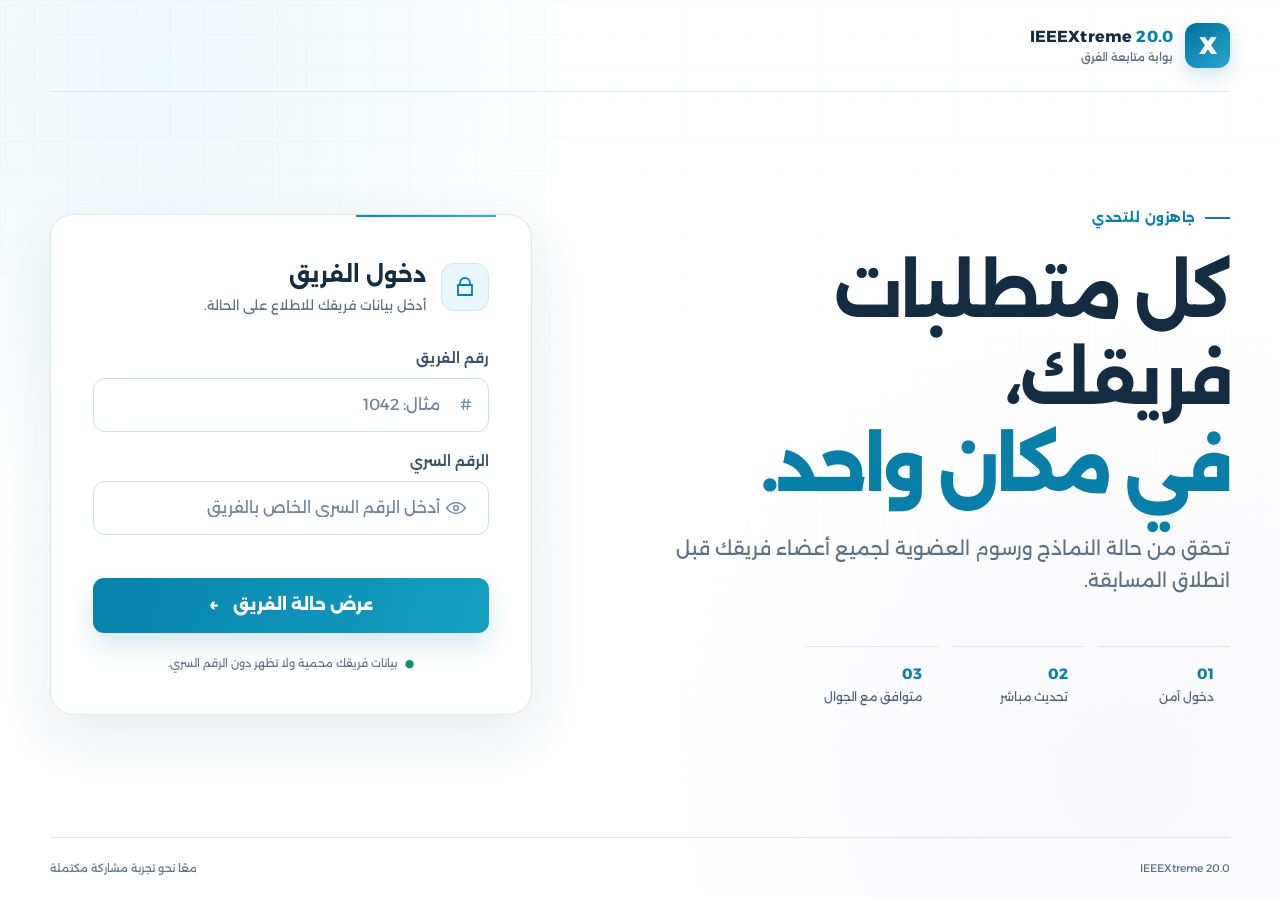
==== commit 1b068202: "Add light design and team target dashboard" ====
--- a/index.html
+++ b/index.html
@@ -3,7 +3,7 @@
   <head>
     <meta charset="UTF-8" />
     <meta name="viewport" content="width=device-width, initial-scale=1.0" />
-    <meta name="theme-color" content="#07111f" />
+    <meta name="theme-color" content="#ffffff" />
     <meta name="description" content="بوابة متابعة حالة فرق IEEEXtreme 20.0" />
     <title>بوابة فرق IEEEXtreme 20.0</title>
     <link rel="preconnect" href="https://fonts.googleapis.com" />
@@ -11,6 +11,7 @@
     <link href="https://fonts.googleapis.com/css2?family=Alexandria:wght@400;500;600;700;800&display=swap" rel="stylesheet" />
     <link rel="icon" type="image/svg+xml" href="data:image/svg+xml,%3Csvg xmlns='http://www.w3.org/2000/svg' viewBox='0 0 64 64'%3E%3Crect width='64' height='64' rx='15' fill='%2307111f'/%3E%3Cpath d='M17 18h30v8H27v6h17v8H27v6h20v8H17z' fill='%2300d9ff'/%3E%3C/svg%3E" />
     <link rel="stylesheet" href="./styles.css" />
+    <link rel="stylesheet" href="./site-light.css" />
   </head>
   <body>
     <div class="noise" aria-hidden="true"></div>
--- a/styles.css
+++ b/styles.css
@@ -94,6 +94,16 @@
 .email-row { padding: 14px 22px; display: flex; justify-content: space-between; align-items: center; gap: 8px; background: rgba(255,255,255,.018); border-bottom: 1px solid var(--line); }
 .email-row span { min-width: 0; overflow: hidden; text-overflow: ellipsis; direction: ltr; color: #b8c9d9; white-space: nowrap; font-size: 12px; }
 .email-row button { flex: 0 0 auto; color: var(--cyan-2); background: transparent; border: 0; cursor: pointer; font-size: 12px; }
+.shirt-size-row { padding: 15px 22px; display: flex; align-items: center; justify-content: space-between; gap: 14px; border-bottom: 1px solid var(--line); background: rgba(0,217,255,.025); }
+.shirt-size-row label { margin: 0; }
+.shirt-size-row label span, .shirt-size-row label small { display: block; }
+.shirt-size-row label span { color: #dcebf7; font-size: 13px; font-weight: 700; }
+.shirt-size-row label small { margin-top: 1px; color: var(--muted); font-size: 10px; font-weight: 400; }
+.select-wrap { position: relative; min-width: 118px; }
+.select-wrap::after { content: "⌄"; position: absolute; left: 12px; top: 50%; color: var(--cyan); transform: translateY(-55%); pointer-events: none; }
+.select-wrap select { width: 100%; min-height: 42px; padding: 0 14px 0 34px; color: var(--text); background: #091827; border: 1px solid rgba(0,217,255,.22); border-radius: 10px; outline: none; appearance: none; cursor: pointer; font: inherit; font-size: 13px; font-weight: 700; }
+.select-wrap select:focus { border-color: var(--cyan); box-shadow: 0 0 0 3px rgba(0,217,255,.08); }
+.select-wrap select:disabled { opacity: .6; cursor: wait; }
 .requirements { padding: 9px 18px 20px; }
 .requirement { padding: 15px 4px; border-bottom: 1px solid var(--line); }
 .requirement:last-child { border-bottom: 0; padding-bottom: 0; }
--- a/site-light.css
+++ b/site-light.css
@@ -0,0 +1,54 @@
+:root {
+  --bg: #ffffff;
+  --bg-soft: #f5f9fc;
+  --card: #ffffff;
+  --card-2: #f6fafd;
+  --line: #dce7ef;
+  --text: #132c42;
+  --muted: #5b7083;
+  --cyan: #087fa9;
+  --cyan-2: #0b789d;
+  --green: #0e946d;
+  --amber: #ad6c11;
+  --danger: #c54454;
+  --shadow: 0 20px 55px rgba(23, 62, 94, .11);
+}
+body { background: radial-gradient(circle at 12% 8%, rgba(26, 155, 197, .07), transparent 27rem), radial-gradient(circle at 88% 86%, rgba(123, 94, 201, .045), transparent 30rem), #fff; }
+.noise { opacity: .55; background-image: linear-gradient(rgba(36, 90, 130, .035) 1px, transparent 1px), linear-gradient(90deg, rgba(36, 90, 130, .035) 1px, transparent 1px); }
+.brand-mark { color: #fff; background: linear-gradient(145deg, #006f9b, #28a7cf); border: 0; box-shadow: 0 7px 20px rgba(9, 123, 163, .2); }
+.brand em, .login-copy h1 strong, .dashboard-head h1 strong { color: #087fa9; }
+.eyebrow { color: #087fa9; }
+.eyebrow span { box-shadow: none; }
+.mini-stats span { color: #4d657a; }
+.login-panel, .member-card, .progress-card, .email-dialog { color: var(--text); background: #fff; border-color: var(--line); box-shadow: var(--shadow); }
+.login-panel::before { background: linear-gradient(90deg, #0a87ae, #36b4c6); box-shadow: none; }
+.icon-box, .avatar { color: #087fa9; background: #e8f7fb; border-color: #cce8f0; }
+label { color: #385168; }
+input, .select-wrap select { color: var(--text); background: #fff; border-color: #cddde8; }
+input::placeholder { color: #718497; }
+input:focus, .select-wrap select:focus { border-color: #168db3; box-shadow: 0 0 0 4px rgba(22, 141, 179, .12); }
+.primary-button { color: #fff; background: linear-gradient(110deg, #0782ac, #159fc0); box-shadow: 0 12px 25px rgba(8, 125, 169, .17); }
+.primary-button:hover, .action-link:hover { filter: brightness(.95); }
+.ghost-button, .refresh-button { color: #0c7196; background: #f1f9fc; border-color: #cbe5ef; }
+.demo-button { color: #0a7699; }
+.privacy-note, footer { color: #5f7487; }
+.team-number-card { background: #eaf7fb; border-color: #c6e7f1; }
+.setup-notice { color: #8d5b10; background: #fff6e7; border-color: #f1d8a9; }
+.setup-notice code { color: #75490d; }
+.progress-card { background: linear-gradient(110deg, #fff, #f5fbfd); }
+.progress-track { background: #e6eff5; }
+.progress-track span { background: linear-gradient(90deg, #0c91bb, #19ab86); box-shadow: none; }
+.member-card { box-shadow: 0 13px 35px rgba(25, 62, 92, .08); }
+.email-row, .shirt-size-row { background: #f8fbfd; }
+.email-row span { color: #3b576d; }
+.email-row button { color: #087fa9; }
+.shirt-size-row label span { color: #29495f; }
+.status.done { color: #087b58; }
+.status.done::before { background: #0b9c6e; box-shadow: none; }
+.status.pending { color: #9d6310; }
+.done-message { color: #35765e; }
+.action-link { color: #0a678b; background: #e6f6fb; }
+.action-link.whatsapp { color: #fff; background: #0d9a6b; }
+.payment-info { color: #795729; background: #fff5e5; }
+.payment-info b { color: #5f410f; }
+.email-dialog::backdrop { background: rgba(21, 45, 65, .44); }
